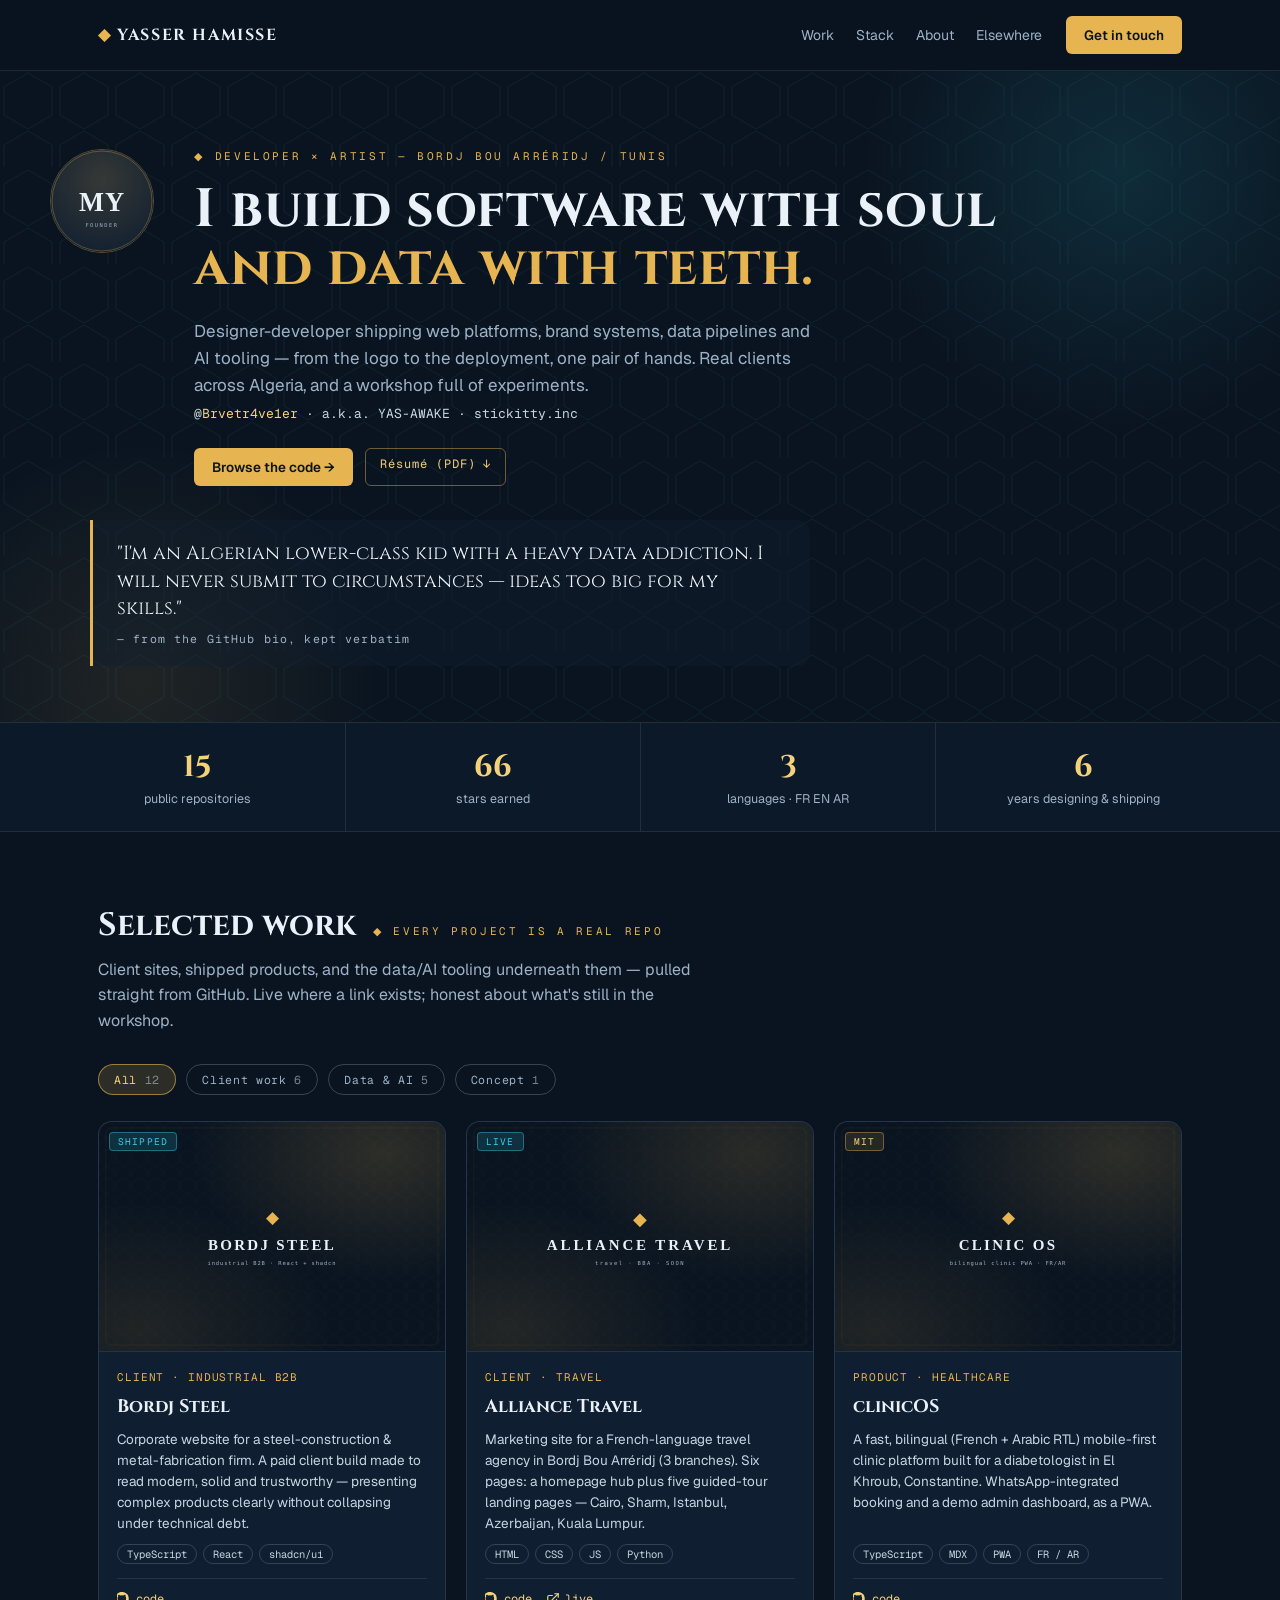
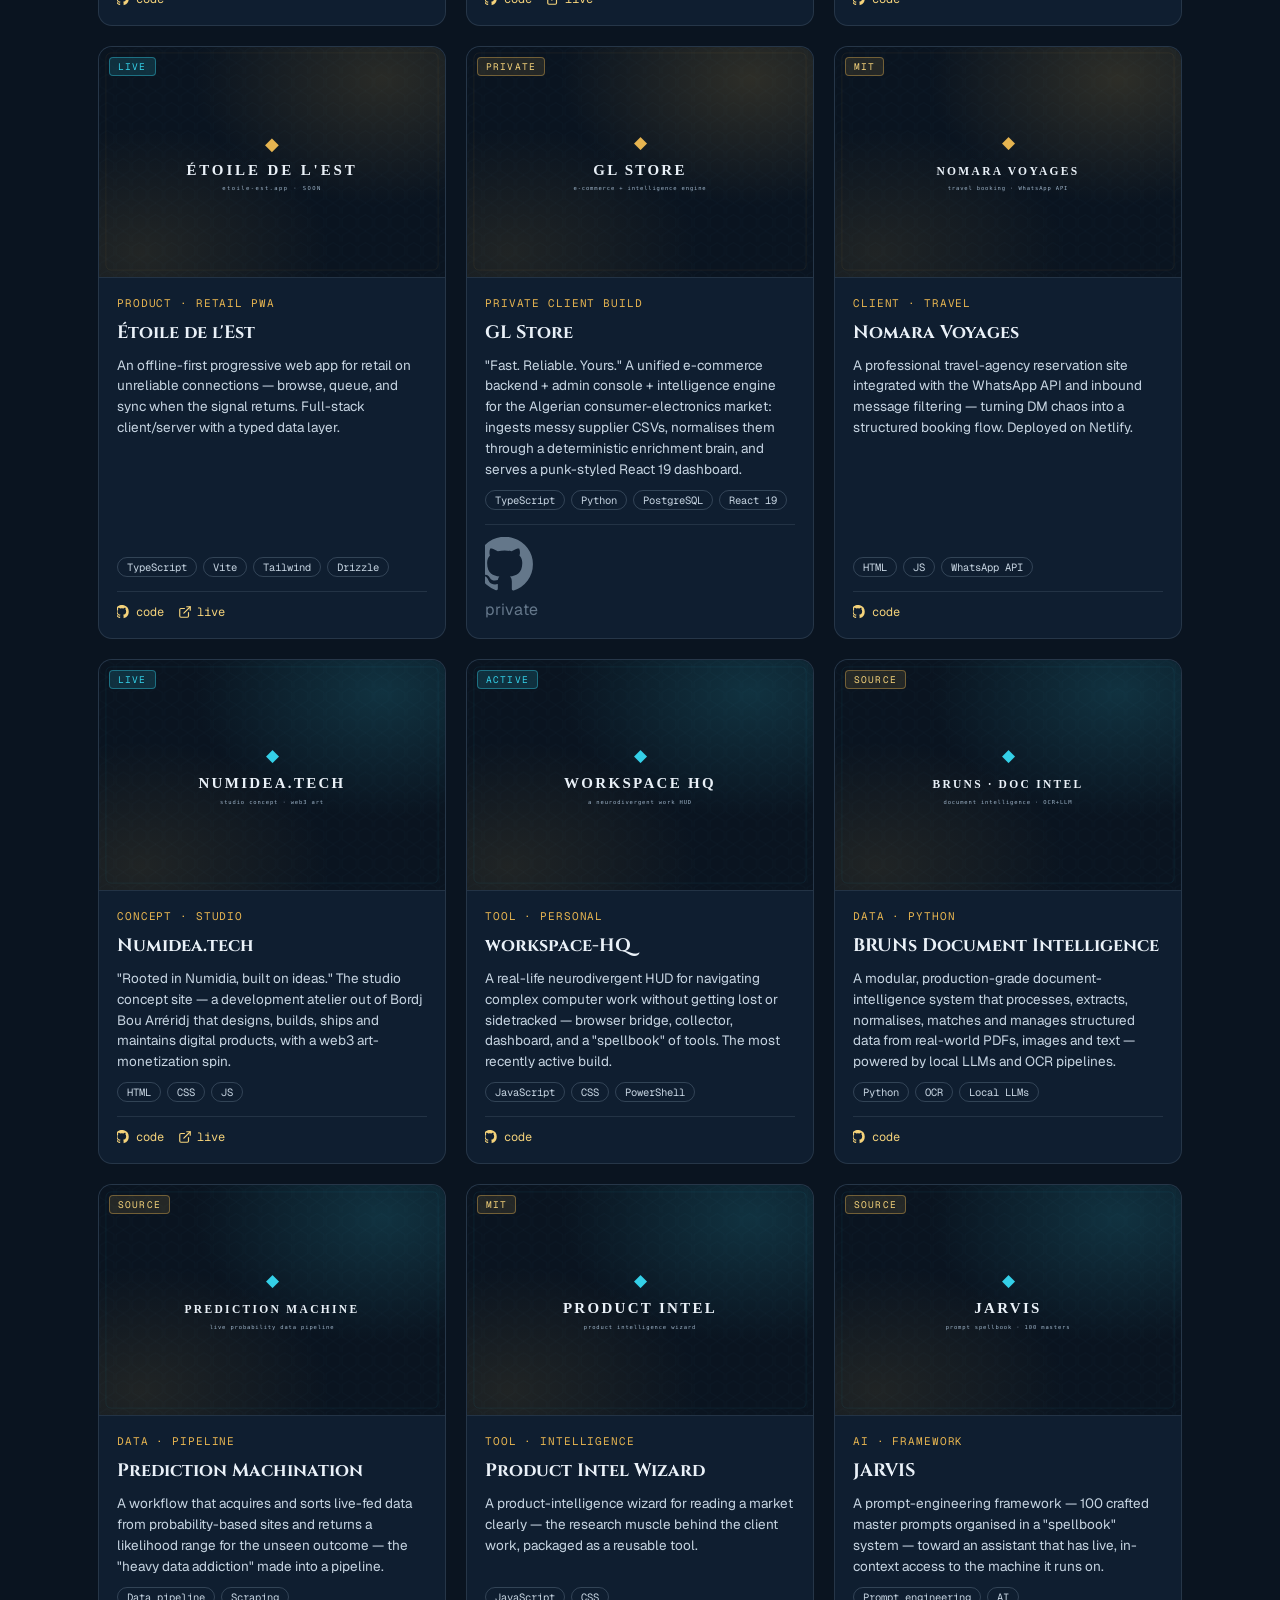
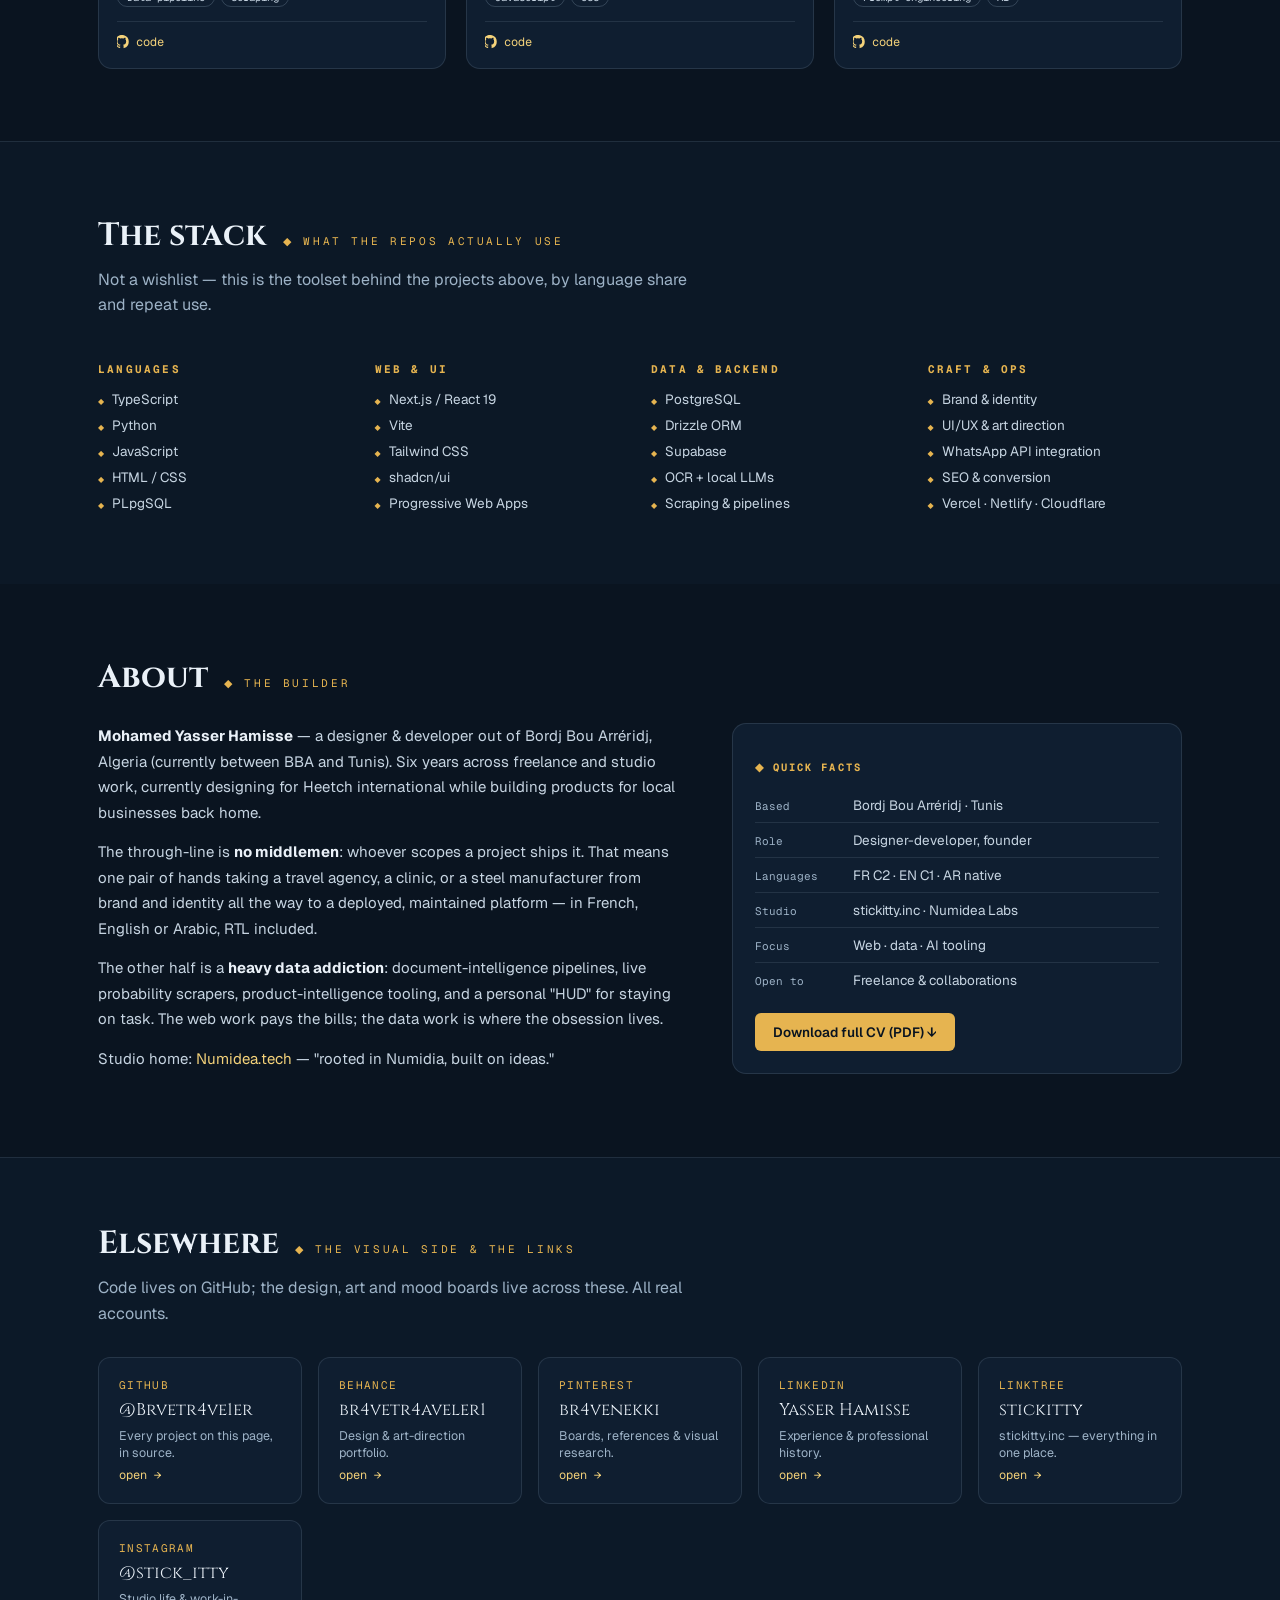
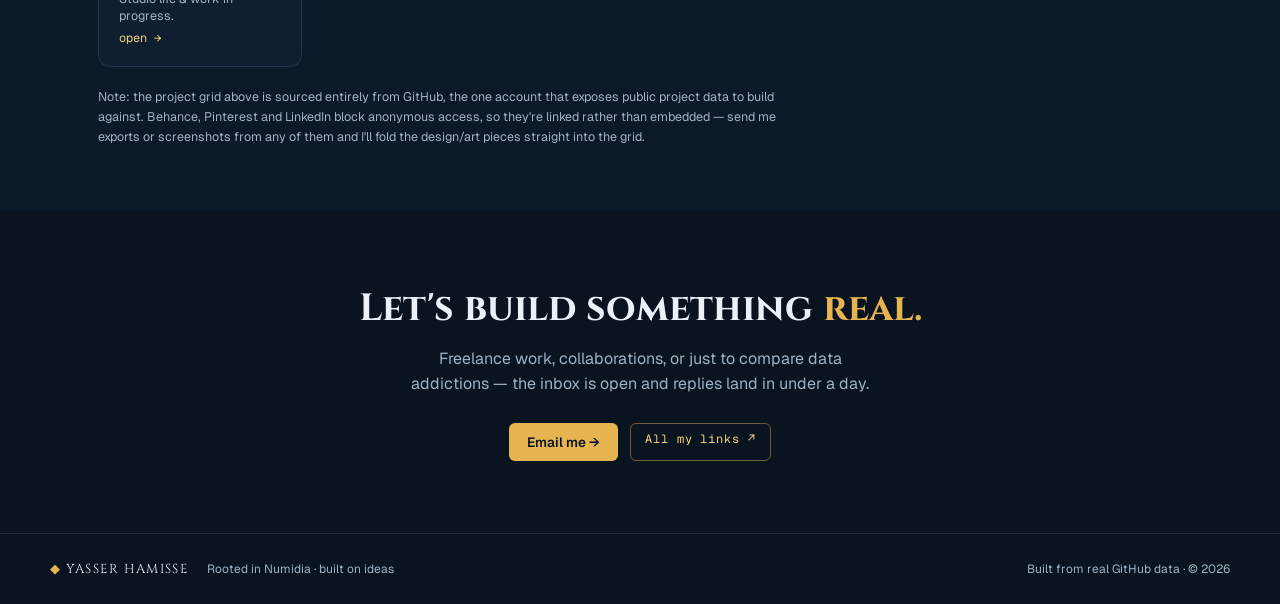
==== portfolio.html @ 917001ec "Add personal developer×artist portfolio sourced from real GitHub data New portfolio.html grounded in" ====
<!DOCTYPE html>
<html lang="en">
<head>
<meta charset="utf-8">
<meta name="viewport" content="width=device-width, initial-scale=1">
<meta name="description" content="Mohamed Yasser Hamisse (@Brvetr4ve1er) — developer × artist from Bordj Bou Arréridj / Tunis. Web platforms, data pipelines and AI tooling. Real, shipped projects.">
<meta property="og:title" content="Yasser Hamisse — Developer × Artist">
<meta property="og:description" content="Web platforms, data pipelines and AI tooling. Ideas too big for my skills — building anyway.">
<title>Yasser Hamisse — Developer × Artist · Portfolio</title>
<link rel="icon" href="data:image/svg+xml,<svg xmlns='http://www.w3.org/2000/svg' viewBox='0 0 100 100'><text y='.85em' font-size='80' fill='%23E6B450'>◆</text></svg>">
<link rel="preconnect" href="https://fonts.googleapis.com">
<link rel="preconnect" href="https://fonts.gstatic.com" crossorigin>
<link href="https://fonts.googleapis.com/css2?family=Cinzel:wght@500;600;700;800&family=Geist:wght@300;400;500;600;700&family=Geist+Mono:wght@400;500;600&display=swap" rel="stylesheet">
<link rel="stylesheet" href="assets/styles.css">
<link rel="stylesheet" href="assets/portfolio.css">
</head>
<body>

<nav class="pf-nav">
  <div class="pf-nav__row">
    <a class="pf-nav__logo" href="#pf-top"><span>◆</span> YASSER HAMISSE</a>
    <div class="pf-nav__spacer"></div>
    <div class="pf-nav__links">
      <a href="#pf-work">Work</a>
      <a href="#pf-stack">Stack</a>
      <a href="#pf-about">About</a>
      <a href="#pf-elsewhere">Elsewhere</a>
    </div>
    <a class="btn-gold" href="#pf-contact">Get in touch</a>
  </div>
</nav>

<!-- ===================== HERO ===================== -->
<header id="pf-top" class="pf-hero">
  <div class="hexbg"></div>
  <div class="glow pf-hero__glow-1"></div>
  <div class="glow pf-hero__glow-2"></div>
  <div class="pf-hero__inner">
    <div class="pf-hero__top">
      <div class="pf-hero__ava"><img class="cover cover--circle" src="assets/covers/founder.svg" alt="Mohamed Yasser Hamisse"></div>
      <div class="pf-hero__head">
        <div class="kicker"><span>◆</span><span>DEVELOPER × ARTIST — BORDJ BOU ARRÉRIDJ / TUNIS</span></div>
        <h1>I build software with soul<br><span class="gold">and data with teeth.</span></h1>
        <p class="pf-hero__sub">Designer-developer shipping web platforms, brand systems, data pipelines and AI tooling — from the logo to the deployment, one pair of hands. Real clients across Algeria, and a workshop full of experiments.</p>
        <p class="pf-hero__handle">@<a href="https://github.com/Brvetr4ve1er" target="_blank" rel="noopener">Brvetr4ve1er</a> · a.k.a. YAS-AWAKE · stickitty.inc</p>
        <div class="pf-hero__cta">
          <a class="btn-gold" href="https://github.com/Brvetr4ve1er?tab=repositories" target="_blank" rel="noopener">Browse the code →</a>
          <a class="btn-ghost" href="assets/cv_yasser_hamisse_2026.pdf" target="_blank">Résumé (PDF) ↓</a>
        </div>
      </div>
    </div>

    <blockquote class="pf-quote">
      <p>"I'm an Algerian lower-class kid with a heavy data addiction. I will never submit to circumstances — ideas too big for my skills."</p>
      <cite>— from the GitHub bio, kept verbatim</cite>
    </blockquote>
  </div>
</header>

<!-- ===================== STATS ===================== -->
<section class="pf-stats">
  <div class="pf-stats__grid">
    <div class="pf-stat"><div class="pf-stat__num">15</div><div class="pf-stat__cap">public repositories</div></div>
    <div class="pf-stat"><div class="pf-stat__num">66</div><div class="pf-stat__cap">stars earned</div></div>
    <div class="pf-stat"><div class="pf-stat__num">3</div><div class="pf-stat__cap">languages · FR EN AR</div></div>
    <div class="pf-stat"><div class="pf-stat__num">6</div><div class="pf-stat__cap">years designing &amp; shipping</div></div>
  </div>
</section>

<!-- ===================== WORK ===================== -->
<section id="pf-work" class="pf-section">
  <div class="pf-section__head">
    <h2>Selected work</h2>
    <span class="kicker">◆ EVERY PROJECT IS A REAL REPO</span>
  </div>
  <p class="pf-section__lede">Client sites, shipped products, and the data/AI tooling underneath them — pulled straight from GitHub. Live where a link exists; honest about what's still in the workshop.</p>
  <div class="pf-filters" id="pf-filters"></div>
  <div class="pf-grid" id="pf-grid"></div>
</section>

<!-- ===================== STACK ===================== -->
<section id="pf-stack" class="pf-stack">
  <div class="pf-stack__inner">
    <div class="pf-section__head">
      <h2>The stack</h2>
      <span class="kicker">◆ WHAT THE REPOS ACTUALLY USE</span>
    </div>
    <p class="pf-section__lede">Not a wishlist — this is the toolset behind the projects above, by language share and repeat use.</p>
    <div class="pf-stack__grid">
      <div class="pf-stack__col">
        <h4>Languages</h4>
        <ul><li>TypeScript</li><li>Python</li><li>JavaScript</li><li>HTML / CSS</li><li>PLpgSQL</li></ul>
      </div>
      <div class="pf-stack__col">
        <h4>Web &amp; UI</h4>
        <ul><li>Next.js / React 19</li><li>Vite</li><li>Tailwind CSS</li><li>shadcn/ui</li><li>Progressive Web Apps</li></ul>
      </div>
      <div class="pf-stack__col">
        <h4>Data &amp; backend</h4>
        <ul><li>PostgreSQL</li><li>Drizzle ORM</li><li>Supabase</li><li>OCR + local LLMs</li><li>Scraping &amp; pipelines</li></ul>
      </div>
      <div class="pf-stack__col">
        <h4>Craft &amp; ops</h4>
        <ul><li>Brand &amp; identity</li><li>UI/UX &amp; art direction</li><li>WhatsApp API integration</li><li>SEO &amp; conversion</li><li>Vercel · Netlify · Cloudflare</li></ul>
      </div>
    </div>
  </div>
</section>

<!-- ===================== ABOUT ===================== -->
<section id="pf-about" class="pf-section pf-about">
  <div class="pf-section__head">
    <h2>About</h2>
    <span class="kicker">◆ THE BUILDER</span>
  </div>
  <div class="pf-about__grid" style="margin-top:24px">
    <div class="pf-about">
      <p><b>Mohamed Yasser Hamisse</b> — a designer &amp; developer out of Bordj Bou Arréridj, Algeria (currently between BBA and Tunis). Six years across freelance and studio work, currently designing for Heetch international while building products for local businesses back home.</p>
      <p>The through-line is <b>no middlemen</b>: whoever scopes a project ships it. That means one pair of hands taking a travel agency, a clinic, or a steel manufacturer from brand and identity all the way to a deployed, maintained platform — in French, English or Arabic, RTL included.</p>
      <p>The other half is a <b>heavy data addiction</b>: document-intelligence pipelines, live probability scrapers, product-intelligence tooling, and a personal "HUD" for staying on task. The web work pays the bills; the data work is where the obsession lives.</p>
      <p>Studio home: <a href="https://brvetr4ve1er.github.io/Numidea.tech/" target="_blank" rel="noopener">Numidea.tech</a> — "rooted in Numidia, built on ideas."</p>
    </div>
    <aside class="pf-about__side">
      <h4>◆ QUICK FACTS</h4>
      <div class="pf-about__fact"><span class="k">Based</span><span>Bordj Bou Arréridj · Tunis</span></div>
      <div class="pf-about__fact"><span class="k">Role</span><span>Designer-developer, founder</span></div>
      <div class="pf-about__fact"><span class="k">Languages</span><span>FR C2 · EN C1 · AR native</span></div>
      <div class="pf-about__fact"><span class="k">Studio</span><span>stickitty.inc · Numidea Labs</span></div>
      <div class="pf-about__fact"><span class="k">Focus</span><span>Web · data · AI tooling</span></div>
      <div class="pf-about__fact"><span class="k">Open to</span><span>Freelance &amp; collaborations</span></div>
      <a class="btn-gold pf-about__cv" href="assets/cv_yasser_hamisse_2026.pdf" target="_blank">Download full CV (PDF) ↓</a>
    </aside>
  </div>
</section>

<!-- ===================== ELSEWHERE ===================== -->
<section id="pf-elsewhere" class="pf-else">
  <div class="pf-else__inner">
    <div class="pf-section__head">
      <h2>Elsewhere</h2>
      <span class="kicker">◆ THE VISUAL SIDE &amp; THE LINKS</span>
    </div>
    <p class="pf-section__lede">Code lives on GitHub; the design, art and mood boards live across these. All real accounts.</p>
    <div class="pf-else__grid">
      <a class="pf-link-card" href="https://github.com/Brvetr4ve1er?tab=repositories" target="_blank" rel="noopener">
        <span class="plat">GitHub</span><span class="handle">@Brvetr4ve1er</span>
        <span class="what">Every project on this page, in source.</span><span class="arr">open →</span>
      </a>
      <a class="pf-link-card" href="https://www.behance.net/br4vetr4aveler1" target="_blank" rel="noopener">
        <span class="plat">Behance</span><span class="handle">br4vetr4aveler1</span>
        <span class="what">Design &amp; art-direction portfolio.</span><span class="arr">open →</span>
      </a>
      <a class="pf-link-card" href="https://www.pinterest.com/br4venekki/" target="_blank" rel="noopener">
        <span class="plat">Pinterest</span><span class="handle">br4venekki</span>
        <span class="what">Boards, references &amp; visual research.</span><span class="arr">open →</span>
      </a>
      <a class="pf-link-card" href="https://www.linkedin.com/in/" target="_blank" rel="noopener">
        <span class="plat">LinkedIn</span><span class="handle">Yasser Hamisse</span>
        <span class="what">Experience &amp; professional history.</span><span class="arr">open →</span>
      </a>
      <a class="pf-link-card" href="https://linktr.ee/stickitty" target="_blank" rel="noopener">
        <span class="plat">Linktree</span><span class="handle">stickitty</span>
        <span class="what">stickitty.inc — everything in one place.</span><span class="arr">open →</span>
      </a>
      <a class="pf-link-card" href="https://instagram.com/stick_itty" target="_blank" rel="noopener">
        <span class="plat">Instagram</span><span class="handle">@stick_itty</span>
        <span class="what">Studio life &amp; work-in-progress.</span><span class="arr">open →</span>
      </a>
    </div>
    <p class="pf-note">Note: the project grid above is sourced entirely from GitHub, the one account that exposes public project data to build against. Behance, Pinterest and LinkedIn block anonymous access, so they're linked rather than embedded — send me exports or screenshots from any of them and I'll fold the design/art pieces straight into the grid.</p>
  </div>
</section>

<!-- ===================== CONTACT ===================== -->
<section id="pf-contact" class="pf-contact">
  <h2>Let's build something <span class="gold">real.</span></h2>
  <p>Freelance work, collaborations, or just to compare data addictions — the inbox is open and replies land in under a day.</p>
  <div class="pf-contact__cta">
    <a class="btn-gold" href="mailto:brvetr4veler@gmail.com">Email me →</a>
    <a class="btn-ghost" href="https://linktr.ee/stickitty" target="_blank" rel="noopener">All my links ↗</a>
  </div>
</section>

<footer class="pf-footer">
  <div class="pf-footer__row">
    <span class="logo"><span>◆</span> YASSER HAMISSE</span>
    <span class="tag">Rooted in Numidia · built on ideas</span>
    <span class="spacer"></span>
    <span class="tag">Built from real GitHub data · © 2026</span>
  </div>
</footer>

<script src="assets/portfolio.js"></script>
</body>
</html>
---- assets/styles.css ----
/* ==========================================================================
   NUMIDEA LABS — Arcanum theme tokens + 4 selectable layouts
   2a Proof-First Cinema · 2b Story Scroll · 2c Gallery-First · 2d Atelier Split
   ========================================================================== */

:root {
  --void: #0A1420;
  --navy: #0F1E30;
  --gold: #E6B450;
  --gold-hi: #F4D27A;
  --teal: #34D0E8;
  --ice: #EAF1F8;
  --muted: #9DB2C6;
  --body-70: #C7D5E2;

  --line: rgba(157, 178, 198, .14);
  --line-2: rgba(157, 178, 198, .2);
  --line-3: rgba(157, 178, 198, .25);
  --gold-line: rgba(230, 180, 80, .45);
  --gold-line-soft: rgba(230, 180, 80, .35);
  --band: rgba(15, 30, 48, .5);
  --band-soft: rgba(15, 30, 48, .4);
  --band-rail: rgba(15, 30, 48, .35);

  --font-display: 'Cinzel', Georgia, serif;
  --font-body: 'Geist', system-ui, sans-serif;
  --font-mono: 'Geist Mono', ui-monospace, monospace;

  --hex: url('data:image/svg+xml,%3Csvg%20xmlns=%22http://www.w3.org/2000/svg%22%20width=%2256%22%20height=%2297%22%3E%3Cpath%20d=%22M28%202%2052%2016v28L28%2058%204%2044V16Z%22%20fill=%22none%22%20stroke=%22%2334D0E8%22%20stroke-opacity=%22.07%22/%3E%3Cpath%20d=%22M28%2060%2052%2074v22M28%2060%204%2074v22%22%20fill=%22none%22%20stroke=%22%2334D0E8%22%20stroke-opacity=%22.07%22/%3E%3C/svg%3E');
}

* { box-sizing: border-box; }
html { scroll-behavior: smooth; }
body {
  margin: 0;
  background: var(--void);
  color: var(--ice);
  font-family: var(--font-body);
}
a { color: var(--gold-hi); text-decoration: none; transition: color .2s; }
a:hover { color: var(--teal); }
::selection { background: rgba(230, 180, 80, .35); }
img { display: block; }
h1, h2, h3 { font-family: var(--font-display); font-weight: 700; margin: 0; }
p { margin: 0; }
input, textarea, button { font-family: var(--font-body); }

/* ---- layout visibility (driven by html[data-layout]) -------------------- */
.layout { display: none; }
html[data-layout="2a"] .layout-2a,
html[data-layout="2b"] .layout-2b,
html[data-layout="2c"] .layout-2c { display: block; }
html[data-layout="2d"] .layout-2d { display: flex; }

/* ==========================================================================
   SHARED COMPONENTS
   ========================================================================== */
.mono { font-family: var(--font-mono); }

.kicker {
  display: flex; align-items: center; gap: 10px;
  font-family: var(--font-mono); font-size: 11px;
  letter-spacing: .24em; color: var(--gold); text-transform: uppercase;
}

.badge {
  font-family: var(--font-mono); font-size: 10.5px; letter-spacing: .14em;
  padding: 3px 10px; border-radius: 4px; white-space: nowrap;
}
.badge--live { background: rgba(52, 208, 232, .15); color: var(--teal); border: 1px solid rgba(52, 208, 232, .4); }
.badge--soon { background: rgba(230, 180, 80, .12); color: var(--gold-hi); border: 1px solid rgba(230, 180, 80, .4); }
.badge--sm { font-size: 9.5px; letter-spacing: .12em; padding: 2px 8px; }

.pill {
  font-family: var(--font-mono); font-size: 11px; color: var(--body-70);
  border: 1px solid var(--line-3); border-radius: 99px; padding: 3px 10px; white-space: nowrap;
}

.btn-gold {
  display: inline-block; cursor: pointer; border: none; border-radius: 6px;
  background: var(--gold); color: var(--void); font-weight: 600; font-size: 13.5px;
  padding: 10px 18px; transition: background .2s; text-align: center;
}
.btn-gold:hover { background: var(--gold-hi); color: var(--void); }

.btn-ghost {
  display: inline-block; cursor: pointer; background: none;
  border: 1px solid var(--gold-line); color: var(--gold-hi); border-radius: 6px;
  font-family: var(--font-mono); font-size: 12px; letter-spacing: .08em;
  padding: 7px 14px; transition: background .2s;
}
.btn-ghost:hover { background: rgba(230, 180, 80, .12); color: var(--gold-hi); }

.input {
  background: var(--void); border: 1px solid var(--line-3); border-radius: 8px;
  padding: 13px 16px; color: var(--ice); font-size: 14px; outline: none;
  transition: border-color .2s; width: 100%;
}
.input:focus { border-color: rgba(230, 180, 80, .6); }
.input--navy { background: var(--navy); }
textarea.input { resize: vertical; }

.hexbg { position: absolute; inset: 0; background-image: var(--hex); pointer-events: none; }
.glow { position: absolute; pointer-events: none; border-radius: 50%; }

.cover { width: 100%; height: 100%; object-fit: cover; }
.cover--circle { border-radius: 50%; border: 1px solid var(--gold-line-soft); }

.navbar {
  position: sticky; top: 0; z-index: 50;
  background: rgba(10, 20, 32, .88); backdrop-filter: blur(12px);
  border-bottom: 1px solid var(--line);
}
.navbar__row { display: flex; align-items: center; gap: 26px; padding: 16px 48px; }
.navbar__logo {
  font-family: var(--font-display); font-weight: 700; font-size: 16px;
  letter-spacing: .12em; color: var(--ice);
}
.navbar__logo:hover { color: var(--ice); }
.navbar__logo span { color: var(--gold); }
.navbar__links { display: flex; gap: 24px; font-size: 14px; }
.navbar__links a { color: var(--muted); }
.navbar__links a:hover { color: var(--gold-hi); }
.navbar__spacer { flex: 1; }

.quote-card { background: var(--navy); border: 1px solid var(--line); border-radius: 12px; padding: 20px; position: relative; }
.quote-card__tag {
  position: absolute; top: 12px; right: 12px;
  font-family: var(--font-mono); font-size: 9px; letter-spacing: .1em; color: var(--muted);
  border: 1px dashed rgba(157, 178, 198, .35); border-radius: 4px; padding: 2px 7px;
}
.quote-card__mark { font-family: var(--font-display); font-size: 30px; color: var(--gold); line-height: 1; }
.quote-card p { font-size: 15px; line-height: 1.6; color: var(--ice); margin: 6px 0 12px; }
.quote-card cite { font-family: var(--font-mono); font-style: normal; font-size: 11px; color: var(--muted); }

.accordion { overflow: hidden; max-height: 0; transition: max-height .45s ease; }

.method-chip {
  display: inline-flex; align-items: center; gap: 10px;
  font-family: var(--font-mono); font-size: 11.5px; color: var(--body-70);
  border: 1px solid var(--line-3); border-radius: 8px; padding: 9px 16px; background: var(--navy);
}
.method-chip--gold {
  color: var(--gold-hi); font-weight: 600;
  border-color: rgba(230, 180, 80, .5); background: rgba(230, 180, 80, .1);
}
.method-arrow { color: var(--gold); }

.site-footer { border-top: 1px solid var(--line); padding: 24px 48px; }
.site-footer__row { max-width: 1180px; margin: 0 auto; display: flex; align-items: center; gap: 18px; flex-wrap: wrap; }
.site-footer__logo { font-family: var(--font-display); font-size: 13px; letter-spacing: .1em; }
.site-footer__logo span { color: var(--gold); }
.site-footer small, .site-footer .tag { font-size: 12px; color: var(--muted); }
.site-footer .stack { font-family: var(--font-mono); font-size: 10.5px; color: var(--muted); }

/* ---- layout switcher (the shipped "theme switcher") ---------------------- */
.lswitch {
  position: fixed; right: 16px; bottom: 16px; z-index: 300;
  display: flex; gap: 6px; align-items: center;
  background: rgba(10, 20, 32, .92); border: 1px solid var(--line-3);
  border-radius: 99px; padding: 6px 8px; backdrop-filter: blur(8px);
}
.lswitch__label { font-family: var(--font-mono); font-size: 10px; letter-spacing: .14em; color: var(--muted); padding: 0 4px; }
.lswitch button {
  cursor: pointer; background: none; border: none; border-radius: 99px;
  font-family: var(--font-mono); font-size: 11px; color: var(--body-70);
  padding: 4px 10px; transition: background .2s, color .2s;
}
.lswitch button:hover { background: rgba(230, 180, 80, .15); color: var(--gold-hi); }
.lswitch button.is-active { background: var(--gold); color: var(--void); font-weight: 600; }
.lswitch button.is-active:hover { background: var(--gold-hi); color: var(--void); }
.lswitch button span { display: none; }
@media (min-width: 720px) { .lswitch button span { display: inline; } }

/* ==========================================================================
   2A — PROOF-FIRST CINEMA
   ========================================================================== */
.a-nav .navbar__row { padding: 18px 48px; gap: 28px; }
.a-nav .navbar__logo { font-size: 17px; }
.a-nav .navbar__links { gap: 26px; }

.a-hero { position: relative; padding: 72px 48px 56px; overflow: hidden; }
.a-hero__glow-1 { top: -180px; right: -120px; width: 560px; height: 560px; background: radial-gradient(circle, rgba(52, 208, 232, .13), transparent 65%); }
.a-hero__glow-2 { bottom: -200px; left: -100px; width: 520px; height: 520px; background: radial-gradient(circle, rgba(230, 180, 80, .1), transparent 65%); }
.a-hero__inner { position: relative; max-width: 1180px; margin: 0 auto; }
.a-hero h1 { font-size: 58px; line-height: 1.08; letter-spacing: .01em; margin-top: 20px; }
.a-hero h1 .gold { color: var(--gold); }
.a-hero__sub { max-width: 560px; font-size: 17px; line-height: 1.6; color: var(--muted); margin-top: 20px; }

.a-feature {
  position: relative; margin-top: 36px; border: 1px solid var(--line-2);
  border-radius: 14px; overflow: hidden; height: 460px; background: var(--navy);
}
.a-feature__layer { position: absolute; inset: 0; opacity: 0; transition: opacity .6s; pointer-events: none; }
.a-feature__layer.is-on { opacity: 1; pointer-events: auto; }
.a-feature__scrim { position: absolute; left: 0; right: 0; bottom: 0; height: 120px; background: linear-gradient(transparent, rgba(10, 20, 32, .9)); pointer-events: none; }
.a-feature__caption { position: absolute; left: 20px; bottom: 16px; display: flex; align-items: center; gap: 12px; pointer-events: none; }
.a-feature__name { font-family: var(--font-display); font-weight: 700; font-size: 20px; letter-spacing: .06em; }
.a-feature__cta { position: absolute; right: 20px; bottom: 16px; background: rgba(10, 20, 32, .6); }

.a-featchips { display: flex; align-items: center; gap: 10px; margin-top: 16px; flex-wrap: wrap; }
.a-featchips button {
  cursor: pointer; font-family: var(--font-mono); font-size: 11.5px; letter-spacing: .06em;
  padding: 6px 14px; border-radius: 99px; border: 1px solid rgba(157, 178, 198, .3);
  background: transparent; color: var(--muted); transition: all .2s;
}
.a-featchips button.is-active { border-color: rgba(230, 180, 80, .6); background: rgba(230, 180, 80, .16); color: var(--gold-hi); }

.a-proofbar { border-top: 1px solid var(--line); border-bottom: 1px solid var(--line); background: var(--band); }
.a-proofbar__grid { max-width: 1180px; margin: 0 auto; display: grid; grid-template-columns: repeat(4, 1fr); }
.a-proofbar__cell { padding: 26px 20px; text-align: center; }
.a-proofbar__cell + .a-proofbar__cell { border-left: 1px solid var(--line); }
.a-proofbar__num { font-family: var(--font-display); font-size: 30px; font-weight: 700; color: var(--gold-hi); }
.a-proofbar__cap { font-size: 13px; color: var(--muted); margin-top: 2px; }

.a-work { padding: 80px 48px; max-width: 1180px; margin: 0 auto; }
.a-work__head { display: flex; align-items: baseline; gap: 16px; flex-wrap: wrap; }
.a-work__head h2 { font-size: 34px; }
.a-work__head .kicker { font-size: 12px; letter-spacing: .18em; }
.a-work__lede { color: var(--muted); margin: 10px 0 36px; max-width: 560px; }

.a-strip { display: flex; gap: 28px; background: var(--navy); border: 1px solid rgba(157, 178, 198, .16); border-radius: 14px; padding: 24px; margin-bottom: 22px; }
.a-strip__shot { width: 46%; min-height: 300px; border-radius: 10px; overflow: hidden; border: 1px solid var(--line-2); flex: none; }
.a-strip__body { flex: 1; display: flex; flex-direction: column; gap: 12px; }
.a-strip__title { display: flex; align-items: center; gap: 12px; flex-wrap: wrap; }
.a-strip__title h3 { font-size: 23px; }
.a-strip__sector { font-size: 12.5px; color: var(--muted); }
.a-label { font-family: var(--font-mono); font-size: 10.5px; letter-spacing: .2em; color: var(--gold); margin-bottom: 4px; }
.a-strip__text { font-size: 14.5px; line-height: 1.55; color: var(--body-70); }
.a-strip__result { font-size: 14.5px; line-height: 1.55; color: var(--ice); font-weight: 500; }
.a-strip__chips { display: flex; gap: 8px; margin-top: auto; flex-wrap: wrap; }
.a-strip .stat { color: var(--ice); font-weight: 500; }

.a-grid3 { display: grid; grid-template-columns: repeat(3, 1fr); gap: 18px; margin-top: 30px; }
.a-card {
  cursor: pointer; background: var(--navy); border: 1px solid rgba(157, 178, 198, .16);
  border-radius: 12px; padding: 16px; transition: border-color .2s; text-align: left; color: var(--ice);
}
.a-card:hover { border-color: rgba(230, 180, 80, .5); }
.a-card__thumb { height: 140px; border-radius: 8px; overflow: hidden; border: 1px solid rgba(157, 178, 198, .18); margin-bottom: 12px; pointer-events: none; }
.a-card__name { display: flex; align-items: center; gap: 8px; font-size: 15px; font-weight: 700; }
.a-card__sector { font-size: 12.5px; color: var(--muted); margin-top: 3px; }
.a-card__cta { font-family: var(--font-mono); font-size: 11px; color: var(--gold-hi); margin-top: 10px; }

/* modal */
.a-modal { position: fixed; inset: 0; z-index: 100; background: rgba(6, 12, 20, .8); backdrop-filter: blur(6px); display: flex; align-items: center; justify-content: center; padding: 40px; }
.a-modal[hidden] { display: none; }
.a-modal__panel { background: var(--navy); border: 1px solid var(--gold-line-soft); border-radius: 16px; max-width: 860px; width: 100%; padding: 28px; position: relative; max-height: 90vh; overflow-y: auto; }
.a-modal__close {
  position: absolute; top: 14px; right: 14px; cursor: pointer; background: none;
  border: 1px solid rgba(157, 178, 198, .3); color: var(--muted); border-radius: 6px; font-size: 13px; padding: 4px 10px;
}
.a-modal__close:hover { color: var(--gold-hi); }
.a-modal__title { display: flex; align-items: center; gap: 12px; flex-wrap: wrap; }
.a-modal__title h3 { font-size: 24px; }
.a-modal__meta { font-size: 13px; color: var(--muted); margin-top: 4px; }
.a-modal__cols { display: flex; gap: 20px; margin-top: 18px; }
.a-modal__shot { width: 44%; height: 240px; border-radius: 10px; overflow: hidden; border: 1px solid var(--line-2); flex: none; }
.a-modal__body { flex: 1; display: flex; flex-direction: column; gap: 12px; }
.a-modal__body p { font-size: 14px; line-height: 1.55; color: var(--body-70); }
.a-modal__body .result { color: var(--ice); font-weight: 500; }
.a-modal__foot { display: flex; justify-content: space-between; align-items: center; gap: 12px; margin-top: 20px; border-top: 1px solid var(--line); padding-top: 14px; }
.a-modal__stack { font-family: var(--font-mono); font-size: 11px; color: var(--muted); }
.a-modal__next { white-space: nowrap; }

.a-services { padding: 30px 48px 80px; max-width: 1180px; margin: 0 auto; }
.a-services h2 { font-size: 34px; }
.a-services__lede { color: var(--muted); margin: 10px 0 30px; max-width: 560px; }
.a-fam {
  cursor: pointer; background: var(--navy); border: 1px solid rgba(157, 178, 198, .16);
  border-radius: 14px; padding: 22px; transition: border-color .2s; text-align: left; color: var(--ice); width: 100%;
}
.a-fam:hover { border-color: rgba(230, 180, 80, .5); }
.a-fam.is-open { border-color: rgba(230, 180, 80, .5); }
.a-fam__code { font-family: var(--font-mono); font-size: 10.5px; letter-spacing: .24em; color: var(--gold); }
.a-fam h3 { font-size: 20px; margin: 10px 0 6px; }
.a-fam__tag { font-size: 13.5px; line-height: 1.5; color: var(--muted); }
.a-fam__list { border-top: 1px solid rgba(157, 178, 198, .16); margin-top: 14px; padding-top: 12px; display: flex; flex-direction: column; gap: 9px; }
.a-fam__item { display: flex; gap: 8px; align-items: baseline; }
.a-fam__item .star { color: var(--gold); font-size: 10px; flex: none; }
.a-fam__item b { font-size: 13.5px; }
.a-fam__item span { color: var(--muted); font-size: 12.5px; }
.a-fam__cta { font-family: var(--font-mono); font-size: 11px; color: var(--gold-hi); margin-top: 12px; }
.a-fam .accordion { transition: max-height .35s ease; }
.a-services__moat { font-family: var(--font-mono); font-size: 11.5px; letter-spacing: .08em; color: var(--muted); margin-top: 18px; }

.a-method { border-top: 1px solid var(--line); border-bottom: 1px solid var(--line); background: var(--band); padding: 56px 48px; }
.a-method__inner { max-width: 1180px; margin: 0 auto; }
.a-method__head { display: flex; align-items: baseline; gap: 14px; flex-wrap: wrap; }
.a-method__head h2 { font-size: 28px; }
.a-method__head h2 span { color: var(--gold); }
.a-method__head p { font-size: 13.5px; color: var(--muted); }
.a-method__flow { display: flex; align-items: center; gap: 14px; margin-top: 26px; flex-wrap: wrap; }
.a-method__step { display: flex; align-items: center; gap: 10px; background: var(--navy); border: 1px solid var(--line-2); border-radius: 10px; padding: 14px 18px; font-size: 14px; }
.a-method__step .num { font-family: var(--font-mono); font-size: 11px; color: var(--gold); }
.a-method__step--gold { background: rgba(230, 180, 80, .1); border-color: rgba(230, 180, 80, .5); font-weight: 600; color: var(--gold-hi); }
.a-method__tagline { font-family: var(--font-mono); font-size: 12px; letter-spacing: .1em; color: var(--muted); margin-top: 20px; }

.a-founder { padding: 80px 48px; max-width: 1180px; margin: 0 auto; }
.a-founder > h2 { font-size: 34px; margin-bottom: 30px; }
.a-founder__card { background: var(--navy); border: 1px solid rgba(157, 178, 198, .16); border-radius: 14px; padding: 26px; }
.a-founder__row { display: flex; gap: 22px; align-items: center; flex-wrap: wrap; }
.a-founder__photo { width: 96px; height: 96px; flex: none; }
.a-founder__id { flex: 1; min-width: 260px; }
.a-founder__id .nameline { display: flex; align-items: baseline; gap: 12px; flex-wrap: wrap; }
.a-founder__id h3 { font-size: 22px; }
.a-founder__id .role { font-family: var(--font-mono); font-size: 11px; letter-spacing: .14em; color: var(--gold); }
.a-founder__id p { margin-top: 6px; font-size: 14.5px; line-height: 1.55; color: var(--body-70); max-width: 640px; }
.a-founder .accordion { transition: max-height .45s ease; }
.a-cv { border-top: 1px solid rgba(157, 178, 198, .16); margin-top: 22px; padding-top: 22px; display: grid; grid-template-columns: 1.4fr 1fr; gap: 32px; }
.a-cv__head { font-family: var(--font-mono); font-size: 10.5px; letter-spacing: .24em; color: var(--gold); margin-bottom: 14px; }
.a-cv__xp { display: flex; flex-direction: column; gap: 16px; }
.a-cv__job { display: flex; gap: 14px; }
.a-cv__date { font-family: var(--font-mono); font-size: 11px; color: var(--muted); width: 110px; flex: none; padding-top: 2px; }
.a-cv__job b { font-size: 14.5px; }
.a-cv__job .role { color: var(--muted); }
.a-cv__job p { margin-top: 3px; font-size: 13px; line-height: 1.5; color: var(--muted); }
.a-cv__side { display: flex; flex-direction: column; gap: 22px; }
.a-cv__skills { display: flex; flex-direction: column; gap: 8px; font-size: 13px; line-height: 1.5; color: var(--body-70); }
.a-cv__langs { display: flex; gap: 8px; flex-wrap: wrap; }
.a-cv__edu { font-size: 13px; line-height: 1.55; color: var(--body-70); }
.a-cv__edu span { color: var(--muted); }
.a-cv__dl { align-self: flex-start; }
.a-founder__team { display: flex; gap: 10px; margin-top: 16px; align-items: center; flex-wrap: wrap; }
.a-founder__team .note { font-size: 13px; color: var(--muted); }
.a-founder__team .pill { font-size: 11.5px; padding: 4px 12px; }

.a-quotes { padding: 0 48px 80px; max-width: 1180px; margin: 0 auto; }
.a-quotes__grid { display: grid; grid-template-columns: 1fr 1fr; gap: 18px; }
.a-quotes .quote-card { border-radius: 14px; padding: 24px; }
.a-quotes .quote-card p { font-size: 15.5px; }

.a-contact { border-top: 1px solid var(--line); background: var(--band); padding: 72px 48px; }
.a-contact__grid { max-width: 1180px; margin: 0 auto; display: grid; grid-template-columns: 1.2fr 1fr; gap: 48px; }
.a-contact h2 { font-size: 36px; }
.a-contact__lede { color: var(--muted); margin: 12px 0 26px; max-width: 460px; }
.a-contact__form { display: flex; flex-direction: column; gap: 12px; max-width: 460px; }
.a-contact__form .btn-gold { font-weight: 700; font-size: 15px; padding: 14px; border-radius: 8px; }
.a-contact__facts { display: flex; flex-direction: column; gap: 18px; padding-top: 14px; }
.a-contact__fact { display: flex; gap: 12px; align-items: baseline; }
.a-contact__fact .dia { color: var(--gold); }
.a-contact__fact b { font-size: 14.5px; }
.a-contact__fact small { display: block; font-size: 12.5px; color: var(--muted); }

/* ==========================================================================
   2B — STORY SCROLL
   ========================================================================== */
.b-nav .navbar__links { font-family: var(--font-mono); font-size: 12px; }
.b-progress { height: 2px; background: rgba(157, 178, 198, .12); }
.b-progress__fill { height: 2px; background: linear-gradient(90deg, var(--gold), var(--gold-hi)); width: 0; transition: width .15s; }

.b-prologue { position: relative; min-height: 88vh; display: flex; align-items: center; justify-content: center; overflow: hidden; }
.b-prologue__glow { top: 20%; left: 50%; transform: translateX(-50%); width: 700px; height: 700px; background: radial-gradient(circle, rgba(230, 180, 80, .09), transparent 60%); }
.b-prologue__inner { position: relative; text-align: center; padding: 60px 48px; max-width: 900px; }
.b-prologue .kicker { justify-content: center; letter-spacing: .28em; }
.b-prologue h1 { font-size: 52px; line-height: 1.15; margin-top: 26px; }
.b-prologue h1 .gold { color: var(--gold); }
.b-prologue__hint { font-size: 15px; color: var(--muted); margin-top: 26px; }
.b-prologue__arrow { font-size: 22px; color: var(--gold); margin-top: 10px; }

.b-chip {
  font-family: var(--font-mono); font-size: 11px; letter-spacing: .2em;
  background: var(--gold); color: var(--void); font-weight: 600; padding: 4px 10px; border-radius: 4px;
}
.b-chapter-head { display: flex; align-items: center; gap: 12px; flex-wrap: wrap; }
.b-chapter-head h2 { font-size: 30px; }
.b-chapter-head .aside { color: var(--muted); font-size: 14px; margin-left: 8px; }

.b-ch1 { min-height: 82vh; display: flex; align-items: center; border-top: 1px solid var(--line); }
.b-ch1__grid { max-width: 1100px; margin: 0 auto; padding: 70px 48px; display: grid; grid-template-columns: 1.1fr .9fr; gap: 56px; align-items: center; }
.b-ch1__claim { font-size: 19px; line-height: 1.6; color: var(--ice); margin-top: 22px; max-width: 460px; }
.b-ch1__support { font-size: 15px; line-height: 1.65; color: var(--muted); margin-top: 14px; max-width: 460px; }
.b-ch1__motto { font-family: var(--font-mono); font-size: 12px; letter-spacing: .1em; color: var(--gold); margin-top: 22px; }
.b-ch1__visual { height: 320px; border: 1px solid var(--line-2); border-radius: 14px; overflow: hidden; }

.b-ch2 { min-height: 82vh; display: flex; align-items: center; border-top: 1px solid var(--line); background: var(--band-soft); }
.b-ch2__inner { max-width: 1100px; margin: 0 auto; padding: 70px 48px; width: 100%; }
.b-ch2__grid { display: grid; grid-template-columns: repeat(3, 1fr); gap: 18px; margin-top: 30px; }
.b-fam { background: var(--navy); border: 1px solid rgba(157, 178, 198, .16); border-radius: 14px; padding: 24px; transition: border-color .2s; }
.b-fam:hover { border-color: rgba(230, 180, 80, .5); }
.b-fam--moat { border-color: var(--gold-line-soft); position: relative; }
.b-fam--moat:hover { border-color: rgba(230, 180, 80, .6); }
.b-fam__moat-tag {
  position: absolute; top: -10px; right: 14px;
  font-family: var(--font-mono); font-size: 9.5px; letter-spacing: .14em;
  background: var(--gold); color: var(--void); font-weight: 600; padding: 3px 9px; border-radius: 4px;
}
.b-fam__code { font-family: var(--font-mono); font-size: 10.5px; letter-spacing: .24em; color: var(--gold); }
.b-fam h3 { font-size: 19px; margin: 10px 0 8px; }
.b-fam p { font-size: 13.5px; line-height: 1.55; color: var(--muted); }
.b-stack { display: flex; gap: 10px; margin-top: 22px; align-items: center; flex-wrap: wrap; }
.b-stack span { font-family: var(--font-mono); font-size: 11px; color: var(--muted); }
.b-stack .sep { color: #3a4a5c; }

.b-ch3 { border-top: 1px solid var(--line); padding: 80px 0; }
.b-ch3__head { max-width: 1100px; margin: 0 auto; padding: 0 48px; }
.b-ch3__head .b-chapter-head .hint { font-family: var(--font-mono); font-size: 11.5px; color: var(--muted); margin-left: auto; }
.b-ch3__lede { color: var(--muted); margin-top: 12px; max-width: 520px; }
.b-film { display: flex; gap: 20px; overflow-x: auto; padding: 26px 48px 10px; scroll-snap-type: x mandatory; }
.b-film__card { flex: none; width: 520px; scroll-snap-align: start; background: var(--navy); border: 1px solid rgba(157, 178, 198, .16); border-radius: 14px; overflow: hidden; }
.b-film__shot { height: 260px; }
.b-film__body { padding: 16px 18px; }
.b-film__title { display: flex; align-items: center; gap: 10px; flex-wrap: wrap; }
.b-film__title b { font-family: var(--font-display); font-size: 17px; }
.b-film__title .visit { font-family: var(--font-mono); font-size: 11px; margin-left: auto; }
.b-film__body p { margin-top: 8px; font-size: 13.5px; line-height: 1.55; color: var(--muted); }
.b-ch3__note { max-width: 1100px; margin: 0 auto; padding: 8px 48px 0; }
.b-ch3__note span { font-family: var(--font-mono); font-size: 11px; color: var(--muted); }

.b-ch4 { min-height: 82vh; display: flex; align-items: center; border-top: 1px solid var(--line); background: var(--band-soft); }
.b-ch4__grid { max-width: 1100px; margin: 0 auto; padding: 70px 48px; display: grid; grid-template-columns: .85fr 1.15fr; gap: 56px; align-items: center; width: 100%; }
.b-ch4__photo { height: 400px; border: 1px solid var(--line-2); border-radius: 14px; overflow: hidden; }
.b-ch4 h3 { font-size: 22px; font-weight: 600; margin-top: 22px; }
.b-ch4__bio { font-size: 15px; line-height: 1.65; color: var(--body-70); margin-top: 12px; max-width: 480px; }
.b-ch4__pills { display: flex; gap: 8px; margin-top: 18px; flex-wrap: wrap; }
.b-ch4__cta { display: flex; gap: 12px; margin-top: 24px; align-items: center; flex-wrap: wrap; }
.b-ch4__cta .team { font-size: 13px; color: var(--muted); }

.b-ch5 { border-top: 1px solid var(--line); padding: 90px 48px; position: relative; overflow: hidden; }
.b-ch5__glow { bottom: -220px; left: 50%; transform: translateX(-50%); width: 800px; height: 500px; background: radial-gradient(circle, rgba(230, 180, 80, .1), transparent 60%); }
.b-ch5__inner { position: relative; max-width: 640px; margin: 0 auto; text-align: center; }
.b-ch5__head { display: flex; align-items: center; gap: 12px; justify-content: center; }
.b-ch5__head h2 { font-size: 30px; }
.b-ch5 h3 { font-size: 34px; line-height: 1.25; margin-top: 26px; }
.b-ch5 h3 .gold { color: var(--gold); }
.b-ch5__lede { color: var(--muted); font-size: 14.5px; margin: 14px 0 28px; }
.b-ch5__form { display: flex; flex-direction: column; gap: 12px; text-align: left; }
.b-ch5__row { display: flex; gap: 12px; }
.b-ch5__row .input { flex: 1; }
.b-ch5__form .btn-gold { font-weight: 700; font-size: 15px; padding: 14px; border-radius: 8px; }
.b-ch5__contactline { font-size: 12.5px; color: var(--muted); margin-top: 16px; }

/* ==========================================================================
   2C — GALLERY-FIRST
   ========================================================================== */
.c-hero { position: relative; padding: 64px 48px 40px; overflow: hidden; }
.c-hero__glow { top: -160px; right: -100px; width: 480px; height: 480px; background: radial-gradient(circle, rgba(52, 208, 232, .11), transparent 65%); }
.c-hero__inner { position: relative; max-width: 1180px; margin: 0 auto; display: flex; align-items: flex-end; gap: 40px; }
.c-hero h1 { font-size: 46px; line-height: 1.12; margin-top: 16px; }
.c-hero h1 .gold { color: var(--gold); }
.c-hero__stats { display: flex; flex-direction: column; gap: 8px; align-items: flex-end; padding-bottom: 6px; }
.c-hero__stats .pill { font-size: 11.5px; padding: 4px 12px; }
.c-hero__stats .pill--gold { color: var(--gold-hi); border-color: rgba(230, 180, 80, .4); }

.c-work { padding: 10px 48px 30px; max-width: 1180px; margin: 0 auto; }
.c-filters { display: flex; gap: 10px; margin-bottom: 18px; flex-wrap: wrap; }
.c-filters button {
  cursor: pointer; font-family: var(--font-mono); font-size: 11.5px; letter-spacing: .06em;
  padding: 6px 14px; border-radius: 99px; border: 1px solid rgba(157, 178, 198, .3);
  background: transparent; color: var(--muted); transition: all .2s;
}
.c-filters button.is-active { border-color: rgba(230, 180, 80, .6); background: rgba(230, 180, 80, .16); color: var(--gold-hi); }

.c-band { display: grid; grid-template-columns: 1.7fr 1fr; gap: 16px; }
.c-band--mirror { grid-template-columns: 1fr 1.7fr; margin-top: 16px; }
.c-band__stack { display: flex; flex-direction: column; gap: 16px; }
.c-cell {
  cursor: pointer; position: relative; border-radius: 14px; overflow: hidden;
  border: 1px solid var(--line-2); transition: border-color .2s; padding: 0; background: none; text-align: left; color: var(--ice);
  display: block; width: 100%;
}
.c-cell:hover { border-color: rgba(230, 180, 80, .55); }
.c-cell .cover { position: absolute; inset: 0; }
.c-cell--hero { height: 340px; }
.c-cell--small { flex: 1; min-height: 160px; }
.c-cell.is-hidden { display: none; }
.c-cell__scrim {
  position: absolute; left: 0; right: 0; bottom: 0; padding: 40px 18px 14px;
  background: linear-gradient(transparent, rgba(10, 20, 32, .92)); pointer-events: none;
  display: flex; align-items: baseline; gap: 10px;
}
.c-cell--small .c-cell__scrim { padding: 30px 14px 12px; gap: 8px; }
.c-cell__name { font-family: var(--font-display); font-weight: 700; font-size: 19px; }
.c-cell--small .c-cell__name { font-size: 15px; }
.c-cell__open { font-family: var(--font-mono); font-size: 11px; color: var(--gold-hi); margin-left: auto; }

.c-case { padding: 20px 48px 70px; max-width: 1180px; margin: 0 auto; }
.c-case__panel { background: var(--navy); border: 1px solid rgba(230, 180, 80, .3); border-radius: 16px; padding: 28px; }
.c-case__head { display: flex; align-items: center; gap: 12px; flex-wrap: wrap; }
.c-case__head .file { font-family: var(--font-mono); font-size: 10px; letter-spacing: .2em; color: var(--gold); }
.c-case__head h2 { font-size: 26px; }
.c-case__head .meta { font-family: var(--font-mono); font-size: 11.5px; color: var(--muted); margin-left: auto; }
.c-case__cols { display: grid; grid-template-columns: repeat(3, 1fr); gap: 24px; margin-top: 22px; }
.c-case__cols p { font-size: 14px; line-height: 1.6; color: var(--body-70); }
.c-case__cols .outcome { color: var(--ice); font-weight: 500; }
.c-case__foot { display: flex; justify-content: space-between; align-items: center; gap: 12px; margin-top: 22px; border-top: 1px solid var(--line); padding-top: 16px; }
.c-case__stack { font-family: var(--font-mono); font-size: 11px; color: var(--muted); }
.c-case__next { white-space: nowrap; max-width: 320px; overflow: hidden; text-overflow: ellipsis; padding: 7px 16px; }

.c-services { border-top: 1px solid var(--line); border-bottom: 1px solid var(--line); background: var(--band); padding: 36px 48px; }
.c-services__row { max-width: 1180px; margin: 0 auto; display: flex; align-items: center; gap: 24px; flex-wrap: wrap; }
.c-services__row b { font-family: var(--font-display); font-size: 17px; letter-spacing: .04em; }
.c-services__row .pill { font-size: 11.5px; padding: 5px 14px; }
.c-services__row .pill--gold { color: var(--gold-hi); border-color: rgba(230, 180, 80, .5); background: rgba(230, 180, 80, .1); }

.c-founder { padding: 56px 48px; max-width: 1180px; margin: 0 auto; }
.c-founder__card { background: var(--navy); border: 1px solid rgba(157, 178, 198, .16); border-radius: 14px; padding: 22px 26px; }
.c-founder__row { display: flex; gap: 20px; align-items: center; flex-wrap: wrap; }
.c-founder__photo { width: 88px; height: 88px; flex: none; }
.c-founder__id { flex: 1; min-width: 240px; }
.c-founder__id b { font-size: 16.5px; }
.c-founder__id div { font-size: 13.5px; color: var(--muted); margin-top: 4px; }
.c-founder .accordion { transition: max-height .45s ease; }
.c-cv { border-top: 1px solid rgba(157, 178, 198, .16); margin-top: 18px; padding-top: 18px; display: grid; grid-template-columns: repeat(3, 1fr); gap: 26px; }
.c-cv__head { font-family: var(--font-mono); font-size: 10.5px; letter-spacing: .24em; color: var(--gold); margin-bottom: 10px; }
.c-cv__list { display: flex; flex-direction: column; gap: 8px; font-size: 13px; line-height: 1.5; color: var(--body-70); }
.c-cv__list .dim { color: var(--muted); }
.c-cv__col--edu { display: flex; flex-direction: column; gap: 10px; }
.c-cv__col--edu .dl { align-self: flex-start; }

.c-method { padding: 0 48px 70px; max-width: 1180px; margin: 0 auto; }
.c-method__flow { display: flex; align-items: center; gap: 12px; flex-wrap: wrap; margin-bottom: 24px; }
.c-quotes { display: grid; grid-template-columns: 1fr 1fr; gap: 16px; }

.c-contact { border-top: 1px solid var(--line); background: var(--band); padding: 64px 48px; }
.c-contact__row { max-width: 1180px; margin: 0 auto; display: flex; align-items: center; gap: 48px; flex-wrap: wrap; }
.c-contact h2 { font-size: 32px; line-height: 1.3; flex: 1; min-width: 300px; }
.c-contact h2 .gold { color: var(--gold); }
.c-contact__form { display: flex; flex-direction: column; gap: 11px; width: 400px; max-width: 100%; }
.c-contact__form .input { padding: 12px 15px; }
.c-contact__form .btn-gold { font-weight: 700; font-size: 14.5px; padding: 13px; border-radius: 8px; }
.c-contact__form small { font-size: 12px; color: var(--muted); text-align: center; }

/* ==========================================================================
   2D — ATELIER SPLIT
   ========================================================================== */
.layout-2d { min-height: 100vh; }
.d-rail {
  width: 300px; flex: none; position: sticky; top: 0; height: 100vh;
  display: flex; flex-direction: column; gap: 22px; padding: 36px 30px;
  border-right: 1px solid rgba(157, 178, 198, .16); background: var(--band-rail);
  overflow-y: auto;
}
.d-rail__logo { font-family: var(--font-display); font-weight: 700; font-size: 21px; letter-spacing: .1em; line-height: 1.3; }
.d-rail__logo span { color: var(--gold); }
.d-rail__pos { font-size: 13px; line-height: 1.6; color: var(--muted); }
.d-rail__nav { display: flex; flex-direction: column; gap: 9px; font-size: 14px; }
.d-rail__nav a { color: var(--muted); transition: color .2s; }
.d-rail__nav a .arrow { color: transparent; transition: color .2s; }
.d-rail__nav a.is-active { color: var(--gold-hi); }
.d-rail__nav a.is-active .arrow { color: var(--gold); }
.d-rail__card { background: var(--navy); border: 1px solid var(--line-2); border-radius: 12px; padding: 16px; text-align: center; }
.d-rail__photo { width: 84px; height: 84px; margin: 0 auto; }
.d-rail__card b { display: block; font-size: 13.5px; margin-top: 10px; }
.d-rail__card .sub { font-size: 11.5px; color: var(--muted); }
.d-rail__card .btn-ghost { font-size: 11px; padding: 5px 12px; margin-top: 10px; }
.d-rail__stats { display: flex; gap: 18px; }
.d-rail__stats .num { font-family: var(--font-display); font-size: 19px; font-weight: 700; color: var(--gold-hi); }
.d-rail__stats .cap { font-size: 11px; color: var(--muted); }
.d-rail__spacer { flex: 1; }
.d-rail__cta { padding: 12px; border-radius: 8px; font-size: 14px; }
.d-rail__langs { font-family: var(--font-mono); font-size: 10.5px; color: var(--muted); text-align: center; letter-spacing: .14em; }

.d-main { flex: 1; min-width: 0; }
.d-opening { position: relative; min-height: 64vh; display: flex; align-items: center; padding: 70px 56px; overflow: hidden; }
.d-opening__glow { top: -160px; right: -140px; width: 520px; height: 520px; background: radial-gradient(circle, rgba(230, 180, 80, .1), transparent 62%); }
.d-opening__inner { position: relative; }
.d-opening .kicker { letter-spacing: .26em; }
.d-opening h1 { font-size: 54px; line-height: 1.1; margin-top: 18px; }
.d-opening h1 .gold { color: var(--gold); }
.d-opening p { max-width: 480px; font-size: 16px; line-height: 1.65; color: var(--muted); margin-top: 20px; }
.d-opening__arrow { font-size: 20px; color: var(--gold); margin-top: 24px; }

.d-plate { border-top: 1px solid var(--line); padding: 64px 56px; min-height: 88vh; display: flex; flex-direction: column; justify-content: center; }
.d-plate--band { background: var(--band-rail); }
.d-plate__shot { height: 430px; border: 1px solid var(--line-2); border-radius: 16px; overflow: hidden; }
.d-plate__meta { display: flex; align-items: baseline; gap: 14px; margin-top: 18px; }
.d-plate__meta .tag { font-family: var(--font-mono); font-size: 11px; letter-spacing: .22em; color: var(--gold); }
.d-plate__meta .visit { font-family: var(--font-mono); font-size: 12px; margin-left: auto; }
.d-plate h2 { font-size: 30px; margin-top: 10px; }
.d-plate__desc { max-width: 620px; font-size: 15px; line-height: 1.65; color: var(--body-70); margin-top: 10px; }
.d-plate__desc b { color: var(--ice); }

.d-archive { border-top: 1px solid var(--line); padding: 48px 56px; background: var(--band-rail); }
.d-archive__label { font-family: var(--font-mono); font-size: 11px; letter-spacing: .22em; color: var(--gold); margin-bottom: 16px; }
.d-archive__grid { display: grid; grid-template-columns: 1fr 1fr; gap: 16px; }
.d-archive__card { display: flex; gap: 16px; background: var(--navy); border: 1px solid rgba(157, 178, 198, .16); border-radius: 12px; padding: 14px; transition: border-color .2s; }
.d-archive__card:hover { border-color: rgba(230, 180, 80, .5); }
.d-archive__thumb { width: 130px; height: 88px; flex: none; border-radius: 8px; overflow: hidden; border: 1px solid rgba(157, 178, 198, .18); }
.d-archive__title { display: flex; gap: 8px; align-items: baseline; flex-wrap: wrap; }
.d-archive__title b { font-size: 14.5px; }
.d-archive__card p { margin-top: 5px; font-size: 12.5px; line-height: 1.5; color: var(--muted); }

.d-services { border-top: 1px solid var(--line); padding: 64px 56px; }
.d-services__label { font-family: var(--font-mono); font-size: 11px; letter-spacing: .22em; color: var(--gold); margin-bottom: 20px; }
.d-services__list { display: flex; flex-direction: column; max-width: 720px; }
.d-services__row { display: flex; gap: 18px; align-items: baseline; padding: 16px 0; border-bottom: 1px solid var(--line); }
.d-services__num { font-family: var(--font-display); font-size: 17px; color: var(--gold); width: 30px; flex: none; }
.d-services__name { flex: 1; }
.d-services__name b { font-family: var(--font-display); font-size: 18px; }
.d-services__name span { color: var(--muted); font-size: 14px; }
.d-services__note { font-family: var(--font-mono); font-size: 11px; color: var(--muted); flex: none; }
.d-services__moat {
  font-family: var(--font-mono); font-size: 10.5px; letter-spacing: .1em;
  background: var(--gold); color: var(--void); font-weight: 600; padding: 3px 9px; border-radius: 4px; flex: none;
}

.d-method { border-top: 1px solid var(--line); padding: 56px; background: var(--band-rail); }
.d-method__label { font-family: var(--font-mono); font-size: 11px; letter-spacing: .22em; color: var(--gold); margin-bottom: 20px; }
.d-method__flow { display: flex; align-items: center; gap: 12px; flex-wrap: wrap; }
.d-method .method-chip { font-size: 12px; padding: 10px 16px; background: none; }
.d-method .method-chip--gold { background: rgba(230, 180, 80, .1); }
.d-method .quote-card { margin-top: 24px; max-width: 640px; padding: 18px 20px; }
.d-method .quote-card p { font-size: 14.5px; }

.d-contact { border-top: 1px solid var(--line); padding: 72px 56px; position: relative; overflow: hidden; }
.d-contact__glow { bottom: -200px; right: -100px; width: 560px; height: 460px; background: radial-gradient(circle, rgba(230, 180, 80, .1), transparent 60%); }
.d-contact__inner { position: relative; max-width: 560px; }
.d-contact h2 { font-size: 34px; }
.d-contact__lede { color: var(--muted); font-size: 14.5px; margin: 12px 0 24px; }
.d-contact__form { display: flex; flex-direction: column; gap: 12px; }
.d-contact__row { display: flex; gap: 12px; }
.d-contact__row .input { flex: 1; }
.d-contact__form .btn-gold { font-weight: 700; font-size: 15px; padding: 14px; border-radius: 8px; }
.d-contact__line { font-size: 12.5px; color: var(--muted); margin-top: 14px; }

.d-footer { border-top: 1px solid var(--line); padding: 22px 56px; display: flex; align-items: center; gap: 16px; flex-wrap: wrap; }
.d-footer .tag { font-size: 12px; color: var(--muted); }
.d-footer .stack { font-family: var(--font-mono); font-size: 10.5px; color: var(--muted); }
.d-footer .spacer { flex: 1; }

/* ==========================================================================
   RESPONSIVE
   ========================================================================== */
@media (max-width: 980px) {
  .navbar__row { padding: 14px 20px; gap: 14px; flex-wrap: wrap; }
  .navbar__links { gap: 14px; flex-wrap: wrap; }
  .navbar .pill { display: none; }

  .a-hero { padding: 48px 20px 40px; }
  .a-hero h1 { font-size: 36px; }
  .a-feature { height: 300px; }
  .a-proofbar__grid { grid-template-columns: repeat(2, 1fr); }
  .a-proofbar__cell:nth-child(3) { border-left: none; border-top: 1px solid var(--line); }
  .a-proofbar__cell:nth-child(4) { border-top: 1px solid var(--line); }
  .a-work, .a-services, .a-founder { padding-left: 20px; padding-right: 20px; }
  .a-work { padding-top: 56px; padding-bottom: 56px; }
  .a-strip { flex-direction: column; }
  .a-strip--mirror { flex-direction: column-reverse; }
  .a-strip__shot { width: 100%; min-height: 220px; }
  .a-grid3 { grid-template-columns: 1fr; }
  .a-modal { padding: 16px; }
  .a-modal__cols { flex-direction: column; }
  .a-modal__shot { width: 100%; }
  .a-method { padding: 40px 20px; }
  .a-cv { grid-template-columns: 1fr; }
  .a-quotes { padding: 0 20px 56px; }
  .a-quotes__grid { grid-template-columns: 1fr; }
  .a-contact { padding: 56px 20px; }
  .a-contact__grid { grid-template-columns: 1fr; gap: 32px; }

  .b-prologue h1 { font-size: 34px; }
  .b-ch1__grid, .b-ch4__grid { grid-template-columns: 1fr; gap: 32px; padding: 56px 20px; }
  .b-ch2__inner { padding: 56px 20px; }
  .b-ch2__grid { grid-template-columns: 1fr; }
  .b-ch3__head, .b-ch3__note { padding-left: 20px; padding-right: 20px; }
  .b-film { padding: 26px 20px 10px; }
  .b-film__card { width: 85vw; }
  .b-ch4__photo { height: 300px; }
  .b-ch5 { padding: 56px 20px; }
  .b-ch5__row { flex-direction: column; }

  .c-hero { padding: 48px 20px 32px; }
  .c-hero h1 { font-size: 34px; }
  .c-hero__inner { flex-direction: column; align-items: flex-start; }
  .c-hero__stats { align-items: flex-start; }
  .c-work { padding: 10px 20px 24px; }
  .c-band, .c-band--mirror { grid-template-columns: 1fr; }
  .c-cell--hero { height: 240px; }
  .c-cell--small { min-height: 200px; }
  .c-case { padding: 16px 20px 48px; }
  .c-case__cols { grid-template-columns: 1fr; }
  .c-case__foot { flex-direction: column; align-items: flex-start; }
  .c-services { padding: 28px 20px; }
  .c-founder { padding: 40px 20px; }
  .c-cv { grid-template-columns: 1fr; }
  .c-method { padding: 0 20px 48px; }
  .c-quotes { grid-template-columns: 1fr; }
  .c-contact { padding: 48px 20px; }

  .layout-2d { flex-direction: column; }
  .d-rail { position: static; width: 100%; height: auto; border-right: none; border-bottom: 1px solid rgba(157, 178, 198, .16); }
  .d-rail__spacer { display: none; }
  .d-opening, .d-plate, .d-services, .d-archive { padding-left: 20px; padding-right: 20px; }
  .d-opening h1 { font-size: 38px; }
  .d-plate { min-height: 0; padding-top: 48px; padding-bottom: 48px; }
  .d-plate__shot { height: 240px; }
  .d-archive__grid { grid-template-columns: 1fr; }
  .d-services__row { flex-wrap: wrap; }
  .d-method { padding: 40px 20px; }
  .d-contact { padding: 56px 20px; }
  .d-contact__row { flex-direction: column; }
  .d-footer { padding: 22px 20px; }

  .site-footer { padding: 24px 20px; }
}
---- assets/portfolio.css ----
/* ==========================================================================
   PERSONAL PORTFOLIO — Mohamed Yasser Hamisse (@Brvetr4ve1er)
   Reuses the Arcanum tokens from styles.css; this file adds portfolio layout.
   ========================================================================== */

.pf-wrap { max-width: 1180px; margin: 0 auto; padding: 0 48px; }

/* ---- nav ---- */
.pf-nav { position: sticky; top: 0; z-index: 50; background: rgba(10, 20, 32, .88); backdrop-filter: blur(12px); border-bottom: 1px solid var(--line); }
.pf-nav__row { max-width: 1180px; margin: 0 auto; display: flex; align-items: center; gap: 24px; padding: 16px 48px; }
.pf-nav__logo { font-family: var(--font-display); font-weight: 700; font-size: 16px; letter-spacing: .1em; color: var(--ice); }
.pf-nav__logo span { color: var(--gold); }
.pf-nav__logo:hover { color: var(--ice); }
.pf-nav__links { display: flex; gap: 22px; font-size: 14px; }
.pf-nav__links a { color: var(--muted); }
.pf-nav__links a:hover { color: var(--gold-hi); }
.pf-nav__spacer { flex: 1; }

/* ---- hero ---- */
.pf-hero { position: relative; overflow: hidden; padding: 78px 48px 40px; }
.pf-hero__glow-1 { top: -180px; right: -120px; width: 560px; height: 560px; background: radial-gradient(circle, rgba(52, 208, 232, .13), transparent 65%); }
.pf-hero__glow-2 { bottom: -220px; left: -120px; width: 520px; height: 520px; background: radial-gradient(circle, rgba(230, 180, 80, .1), transparent 65%); }
.pf-hero__inner { position: relative; max-width: 1180px; margin: 0 auto; }
.pf-hero__top { display: flex; gap: 40px; align-items: flex-start; flex-wrap: wrap; }
.pf-hero__ava { width: 104px; height: 104px; flex: none; }
.pf-hero__head { flex: 1; min-width: 300px; }
.pf-hero h1 { font-size: 54px; line-height: 1.08; letter-spacing: .01em; margin-top: 18px; }
.pf-hero h1 .gold { color: var(--gold); }
.pf-hero__sub { max-width: 620px; font-size: 17px; line-height: 1.6; color: var(--muted); margin-top: 20px; }
.pf-hero__handle { font-family: var(--font-mono); font-size: 13px; color: var(--body-70); margin-top: 6px; }
.pf-hero__handle a { color: var(--gold-hi); }
.pf-hero__cta { display: flex; gap: 12px; margin-top: 26px; flex-wrap: wrap; }

.pf-quote {
  position: relative; margin-top: 34px; padding: 20px 24px; border-left: 3px solid var(--gold);
  background: var(--band-soft); border-radius: 0 12px 12px 0; max-width: 720px;
}
.pf-quote p { font-family: var(--font-display); font-size: 19px; line-height: 1.45; color: var(--ice); }
.pf-quote cite { display: block; margin-top: 8px; font-family: var(--font-mono); font-style: normal; font-size: 11.5px; letter-spacing: .1em; color: var(--muted); }

/* ---- stat bar ---- */
.pf-stats { border-top: 1px solid var(--line); border-bottom: 1px solid var(--line); background: var(--band); }
.pf-stats__grid { max-width: 1180px; margin: 0 auto; display: grid; grid-template-columns: repeat(4, 1fr); }
.pf-stat { padding: 24px 20px; text-align: center; }
.pf-stat + .pf-stat { border-left: 1px solid var(--line); }
.pf-stat__num { font-family: var(--font-display); font-size: 30px; font-weight: 700; color: var(--gold-hi); }
.pf-stat__cap { font-size: 12.5px; color: var(--muted); margin-top: 3px; }

/* ---- section shell ---- */
.pf-section { padding: 72px 48px; max-width: 1180px; margin: 0 auto; }
.pf-section__head { display: flex; align-items: baseline; gap: 16px; flex-wrap: wrap; }
.pf-section__head h2 { font-size: 32px; }
.pf-section__lede { color: var(--muted); margin: 10px 0 30px; max-width: 620px; line-height: 1.6; }

/* ---- filters ---- */
.pf-filters { display: flex; gap: 10px; margin-bottom: 26px; flex-wrap: wrap; }
.pf-filters button {
  cursor: pointer; font-family: var(--font-mono); font-size: 11.5px; letter-spacing: .06em;
  padding: 7px 15px; border-radius: 99px; border: 1px solid rgba(157, 178, 198, .3);
  background: transparent; color: var(--muted); transition: all .2s;
}
.pf-filters button:hover { color: var(--gold-hi); border-color: var(--gold-line); }
.pf-filters button.is-active { border-color: rgba(230, 180, 80, .6); background: rgba(230, 180, 80, .16); color: var(--gold-hi); }
.pf-filters .count { color: var(--muted); opacity: .7; }

/* ---- project grid ---- */
.pf-grid { display: grid; grid-template-columns: repeat(3, 1fr); gap: 20px; }
.pf-card {
  display: flex; flex-direction: column; background: var(--navy);
  border: 1px solid rgba(157, 178, 198, .16); border-radius: 14px; overflow: hidden;
  transition: transform .3s var(--ease, ease), border-color .3s, box-shadow .3s;
}
.pf-card:hover { transform: translateY(-4px); border-color: rgba(230, 180, 80, .5); box-shadow: 0 16px 44px -20px rgba(230, 180, 80, .4); }
.pf-card.is-hidden { display: none; }
.pf-card__cover { position: relative; aspect-ratio: 3 / 2; overflow: hidden; border-bottom: 1px solid var(--line); }
.pf-card__cover img { position: absolute; inset: 0; width: 100%; height: 100%; object-fit: cover; }
.pf-card__badges { position: absolute; top: 10px; left: 10px; display: flex; gap: 6px; }
.pf-card__body { padding: 18px; display: flex; flex-direction: column; gap: 10px; flex: 1; }
.pf-card__title { display: flex; align-items: center; gap: 10px; }
.pf-card__title h3 { font-size: 18px; }
.pf-card__meta { font-family: var(--font-mono); font-size: 11px; letter-spacing: .08em; color: var(--gold); text-transform: uppercase; }
.pf-card__desc { font-size: 13.5px; line-height: 1.55; color: var(--body-70); flex: 1; }
.pf-card__chips { display: flex; gap: 6px; flex-wrap: wrap; }
.pf-card__chips .pill { font-size: 10.5px; padding: 2px 9px; }
.pf-card__links { display: flex; gap: 14px; margin-top: 4px; padding-top: 12px; border-top: 1px solid var(--line); }
.pf-card__links a { font-family: var(--font-mono); font-size: 12px; display: inline-flex; align-items: center; gap: 5px; }
.pf-card__links a svg { width: 14px; height: 14px; }
.pf-card__links .disabled { color: var(--muted); opacity: .6; }

/* ---- stack ---- */
.pf-stack { border-top: 1px solid var(--line); background: var(--band-soft); }
.pf-stack__inner { max-width: 1180px; margin: 0 auto; padding: 72px 48px; }
.pf-stack__grid { display: grid; grid-template-columns: repeat(4, 1fr); gap: 22px; margin-top: 8px; }
.pf-stack__col h4 { font-family: var(--font-mono); font-size: 11px; letter-spacing: .2em; color: var(--gold); margin-bottom: 14px; text-transform: uppercase; }
.pf-stack__col ul { list-style: none; margin: 0; padding: 0; display: flex; flex-direction: column; gap: 8px; }
.pf-stack__col li { font-size: 13.5px; color: var(--body-70); display: flex; gap: 8px; align-items: baseline; }
.pf-stack__col li::before { content: "◆"; color: var(--gold); font-size: 8px; }

/* ---- about ---- */
.pf-about__grid { display: grid; grid-template-columns: 1.3fr 1fr; gap: 48px; align-items: start; }
.pf-about p { font-size: 15px; line-height: 1.7; color: var(--body-70); margin-bottom: 14px; }
.pf-about p b { color: var(--ice); }
.pf-about__side { background: var(--navy); border: 1px solid rgba(157, 178, 198, .16); border-radius: 14px; padding: 22px; }
.pf-about__side h4 { font-family: var(--font-mono); font-size: 10.5px; letter-spacing: .2em; color: var(--gold); margin-bottom: 14px; }
.pf-about__fact { display: flex; gap: 10px; align-items: baseline; font-size: 13.5px; color: var(--body-70); padding: 8px 0; border-bottom: 1px solid var(--line); }
.pf-about__fact:last-of-type { border-bottom: none; }
.pf-about__fact .k { font-family: var(--font-mono); font-size: 11px; color: var(--muted); width: 88px; flex: none; }
.pf-about__cv { margin-top: 16px; }

/* ---- elsewhere / links ---- */
.pf-else { border-top: 1px solid var(--line); background: var(--band); }
.pf-else__inner { max-width: 1180px; margin: 0 auto; padding: 64px 48px; }
.pf-else__grid { display: grid; grid-template-columns: repeat(auto-fit, minmax(200px, 1fr)); gap: 16px; margin-top: 8px; }
.pf-link-card {
  display: flex; flex-direction: column; gap: 6px; padding: 20px; border-radius: 12px;
  background: var(--navy); border: 1px solid rgba(157, 178, 198, .16);
  transition: transform .25s, border-color .25s; color: var(--ice);
}
.pf-link-card:hover { transform: translateY(-3px); border-color: rgba(230, 180, 80, .5); color: var(--ice); }
.pf-link-card .plat { font-family: var(--font-mono); font-size: 11px; letter-spacing: .12em; color: var(--gold); text-transform: uppercase; }
.pf-link-card .handle { font-family: var(--font-display); font-size: 17px; }
.pf-link-card .what { font-size: 12.5px; color: var(--muted); }
.pf-link-card .arr { margin-top: auto; font-family: var(--font-mono); font-size: 12px; color: var(--gold-hi); }
.pf-note { font-size: 12.5px; color: var(--muted); margin-top: 20px; line-height: 1.6; max-width: 720px; }

/* ---- contact ---- */
.pf-contact { padding: 72px 48px; max-width: 1180px; margin: 0 auto; text-align: center; }
.pf-contact h2 { font-size: 38px; }
.pf-contact h2 .gold { color: var(--gold); }
.pf-contact p { color: var(--muted); margin: 12px auto 26px; max-width: 480px; line-height: 1.6; }
.pf-contact__cta { display: flex; gap: 12px; justify-content: center; flex-wrap: wrap; }

/* ---- footer ---- */
.pf-footer { border-top: 1px solid var(--line); padding: 26px 48px; }
.pf-footer__row { max-width: 1180px; margin: 0 auto; display: flex; align-items: center; gap: 18px; flex-wrap: wrap; }
.pf-footer .logo { font-family: var(--font-display); font-size: 13px; letter-spacing: .1em; }
.pf-footer .logo span { color: var(--gold); }
.pf-footer .tag, .pf-footer small { font-size: 12px; color: var(--muted); }
.pf-footer .spacer { flex: 1; }

/* ---- reveal ---- */
.reveal { opacity: 0; transform: translateY(16px); transition: opacity .7s ease, transform .7s ease; }
.reveal.in { opacity: 1; transform: none; }

@media (prefers-reduced-motion: reduce) {
  .reveal { opacity: 1; transform: none; transition: none; }
  .pf-card { transition: none; }
}

/* ---- responsive ---- */
@media (max-width: 980px) {
  .pf-nav__row { padding: 14px 20px; gap: 14px; flex-wrap: wrap; }
  .pf-nav__links { gap: 14px; }
  .pf-hero { padding: 48px 20px 32px; }
  .pf-hero h1 { font-size: 36px; }
  .pf-hero__top { gap: 22px; }
  .pf-quote p { font-size: 17px; }
  .pf-stats__grid { grid-template-columns: repeat(2, 1fr); }
  .pf-stat:nth-child(3) { border-left: none; border-top: 1px solid var(--line); }
  .pf-stat:nth-child(4) { border-top: 1px solid var(--line); }
  .pf-section { padding: 56px 20px; }
  .pf-grid { grid-template-columns: 1fr; }
  .pf-stack__inner { padding: 56px 20px; }
  .pf-stack__grid { grid-template-columns: repeat(2, 1fr); }
  .pf-about__grid { grid-template-columns: 1fr; gap: 28px; }
  .pf-else__inner { padding: 48px 20px; }
  .pf-contact { padding: 56px 20px; }
  .pf-contact h2 { font-size: 30px; }
  .pf-footer { padding: 24px 20px; }
}
@media (max-width: 560px) {
  .pf-stack__grid { grid-template-columns: 1fr; }
}
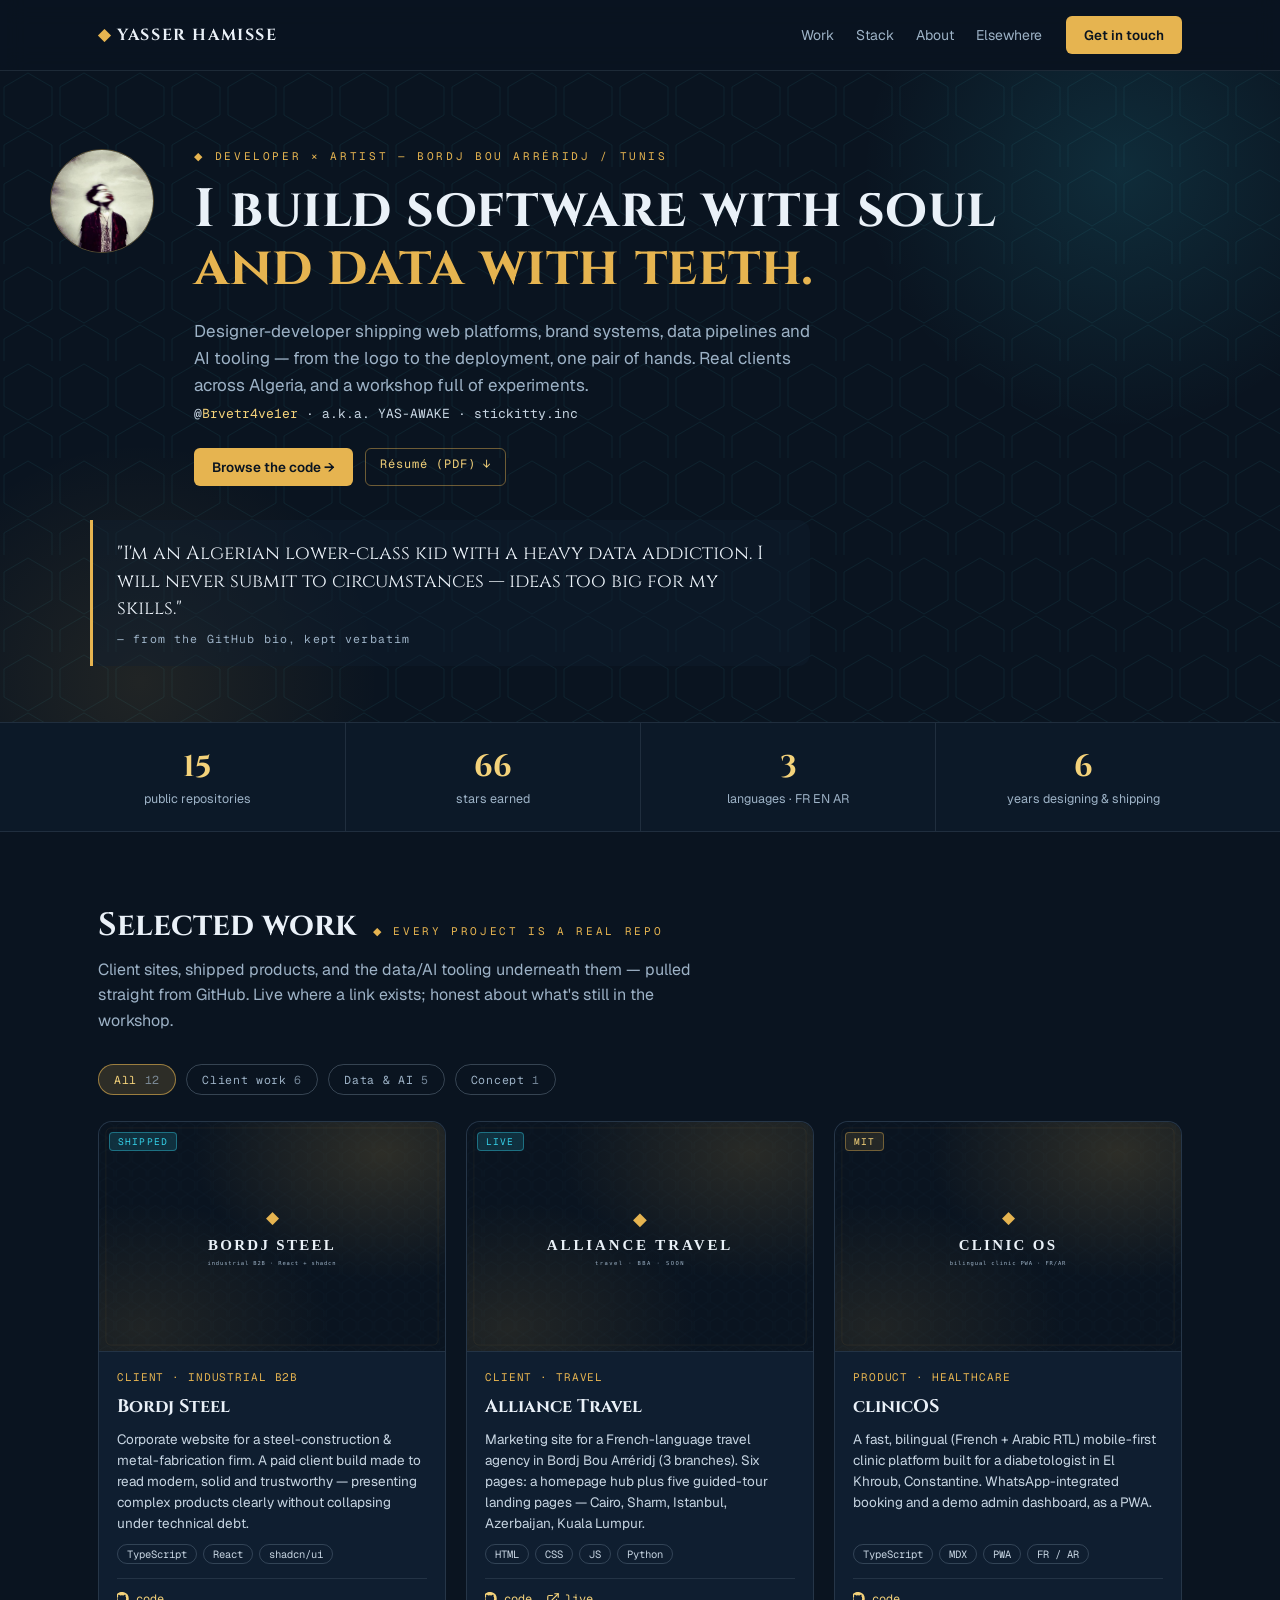
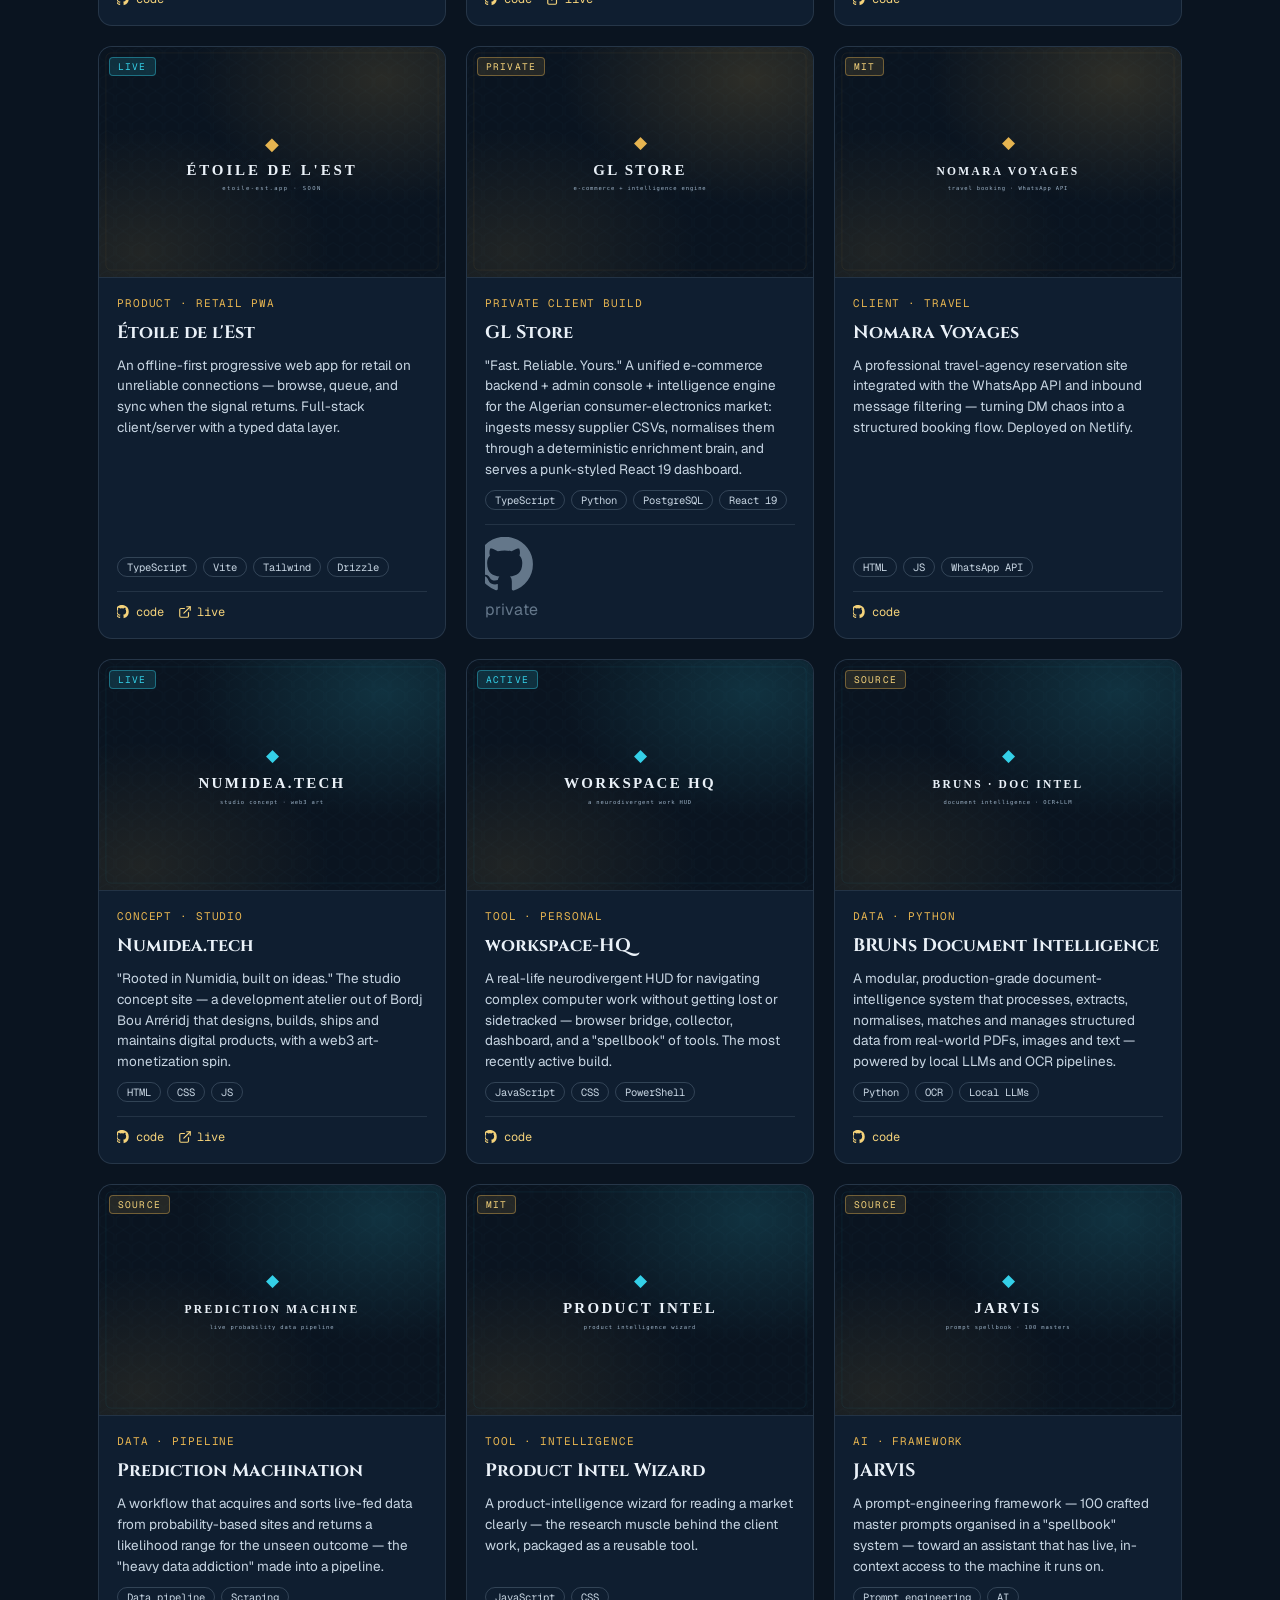
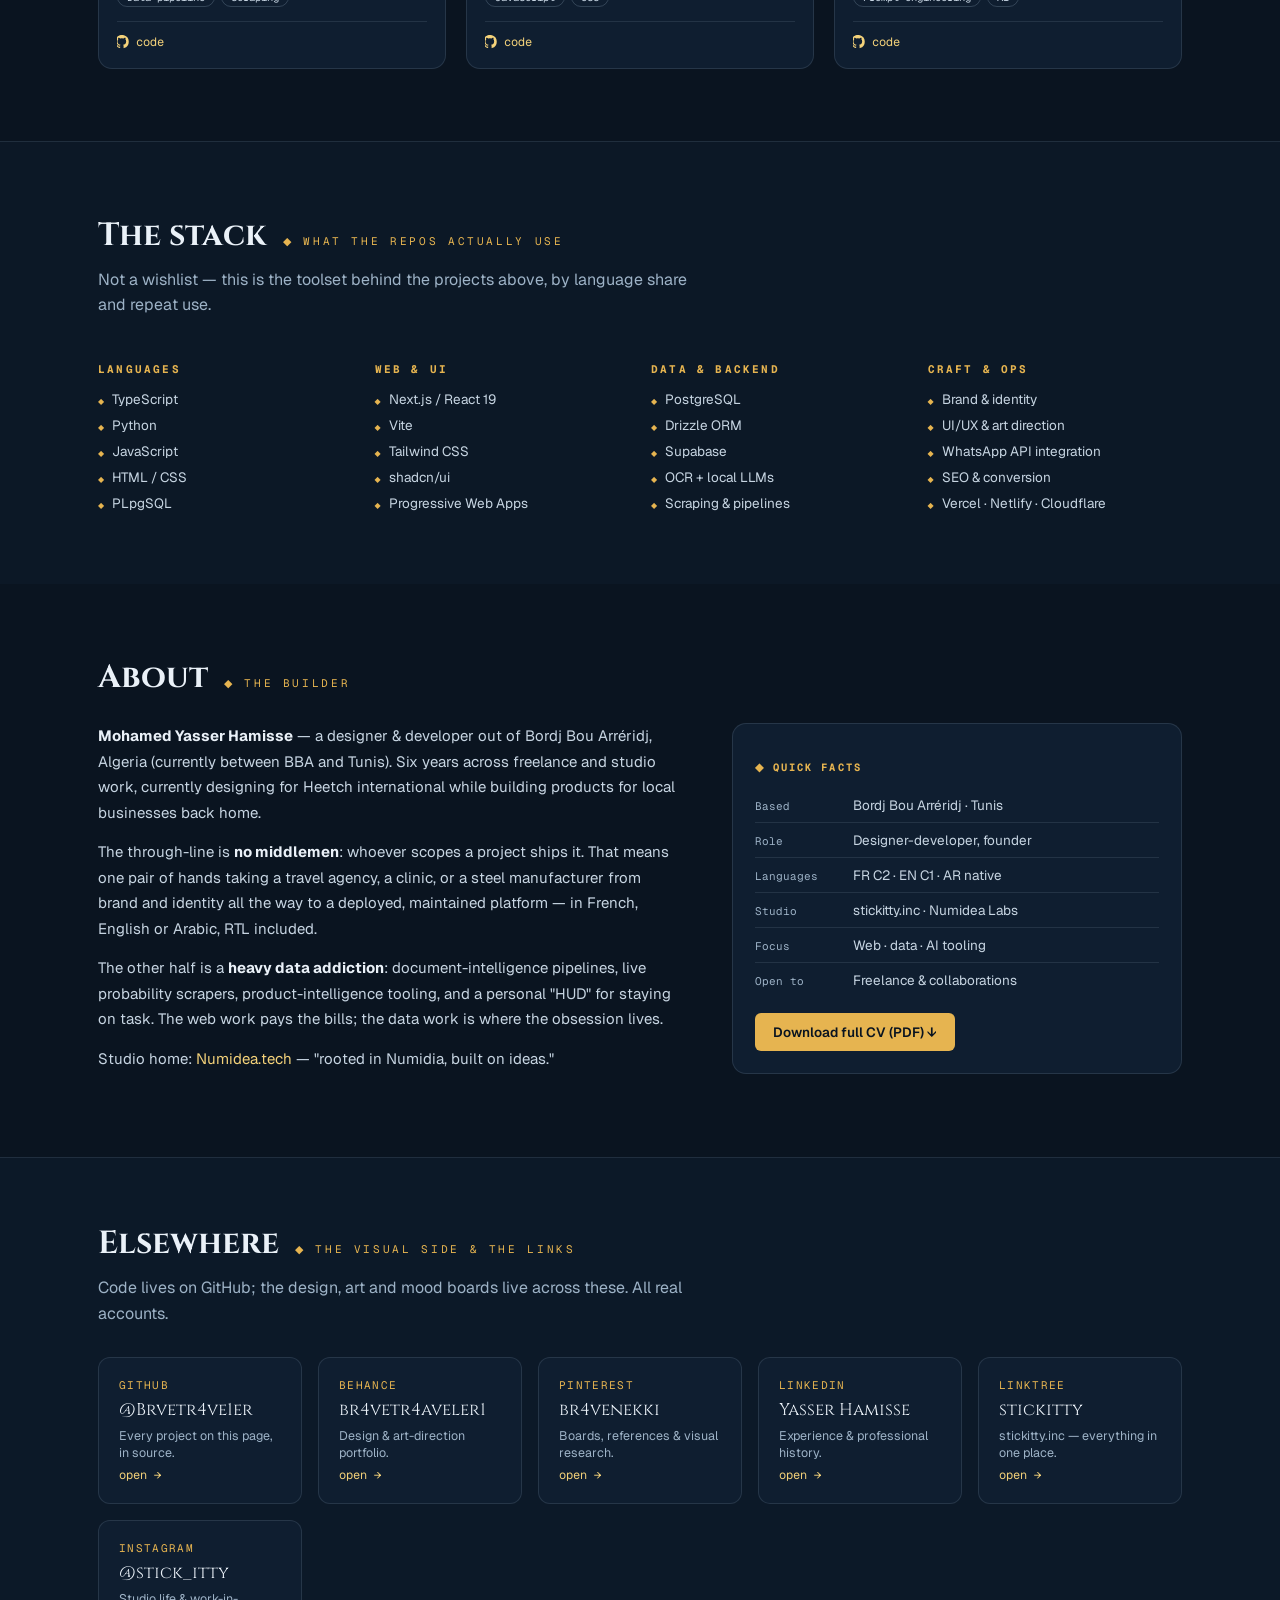
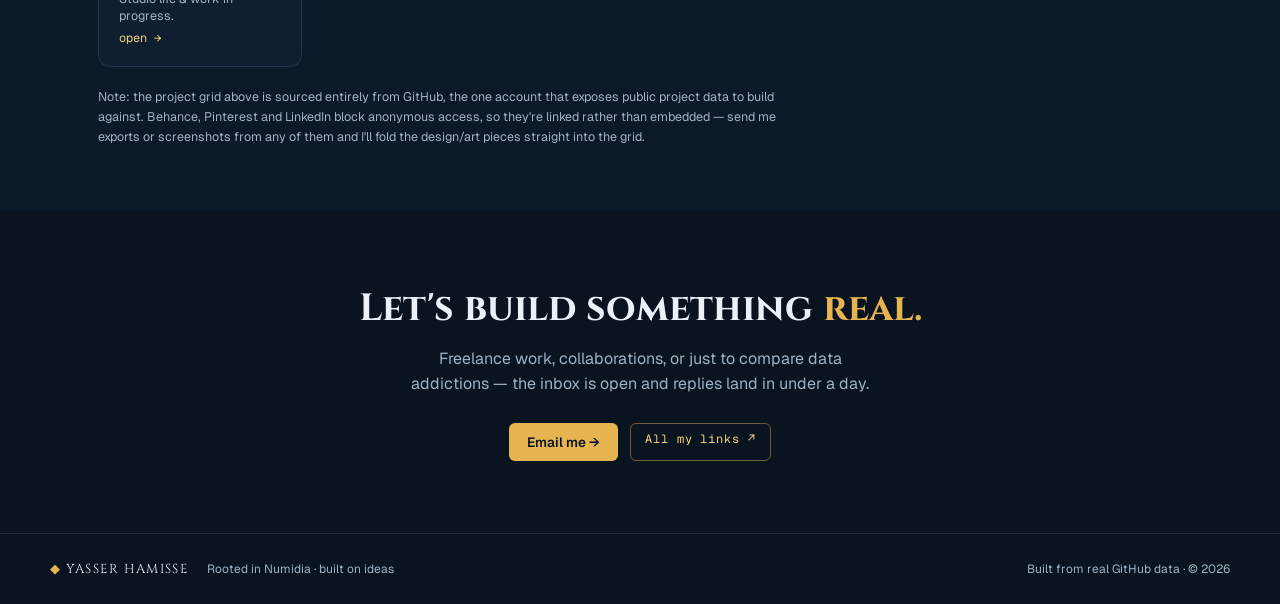
==== commit 454b6b79: "Use real GitHub profile photo as founder image, graded to theme Pulls the actual avatar from the Git" ====
--- a/portfolio.html
+++ b/portfolio.html
@@ -37,7 +37,7 @@
   <div class="glow pf-hero__glow-2"></div>
   <div class="pf-hero__inner">
     <div class="pf-hero__top">
-      <div class="pf-hero__ava"><img class="cover cover--circle" src="assets/covers/founder.svg" alt="Mohamed Yasser Hamisse"></div>
+      <div class="pf-hero__ava"><img class="cover cover--circle" src="assets/founder.jpg" alt="Mohamed Yasser Hamisse"></div>
       <div class="pf-hero__head">
         <div class="kicker"><span>◆</span><span>DEVELOPER × ARTIST — BORDJ BOU ARRÉRIDJ / TUNIS</span></div>
         <h1>I build software with soul<br><span class="gold">and data with teeth.</span></h1>
